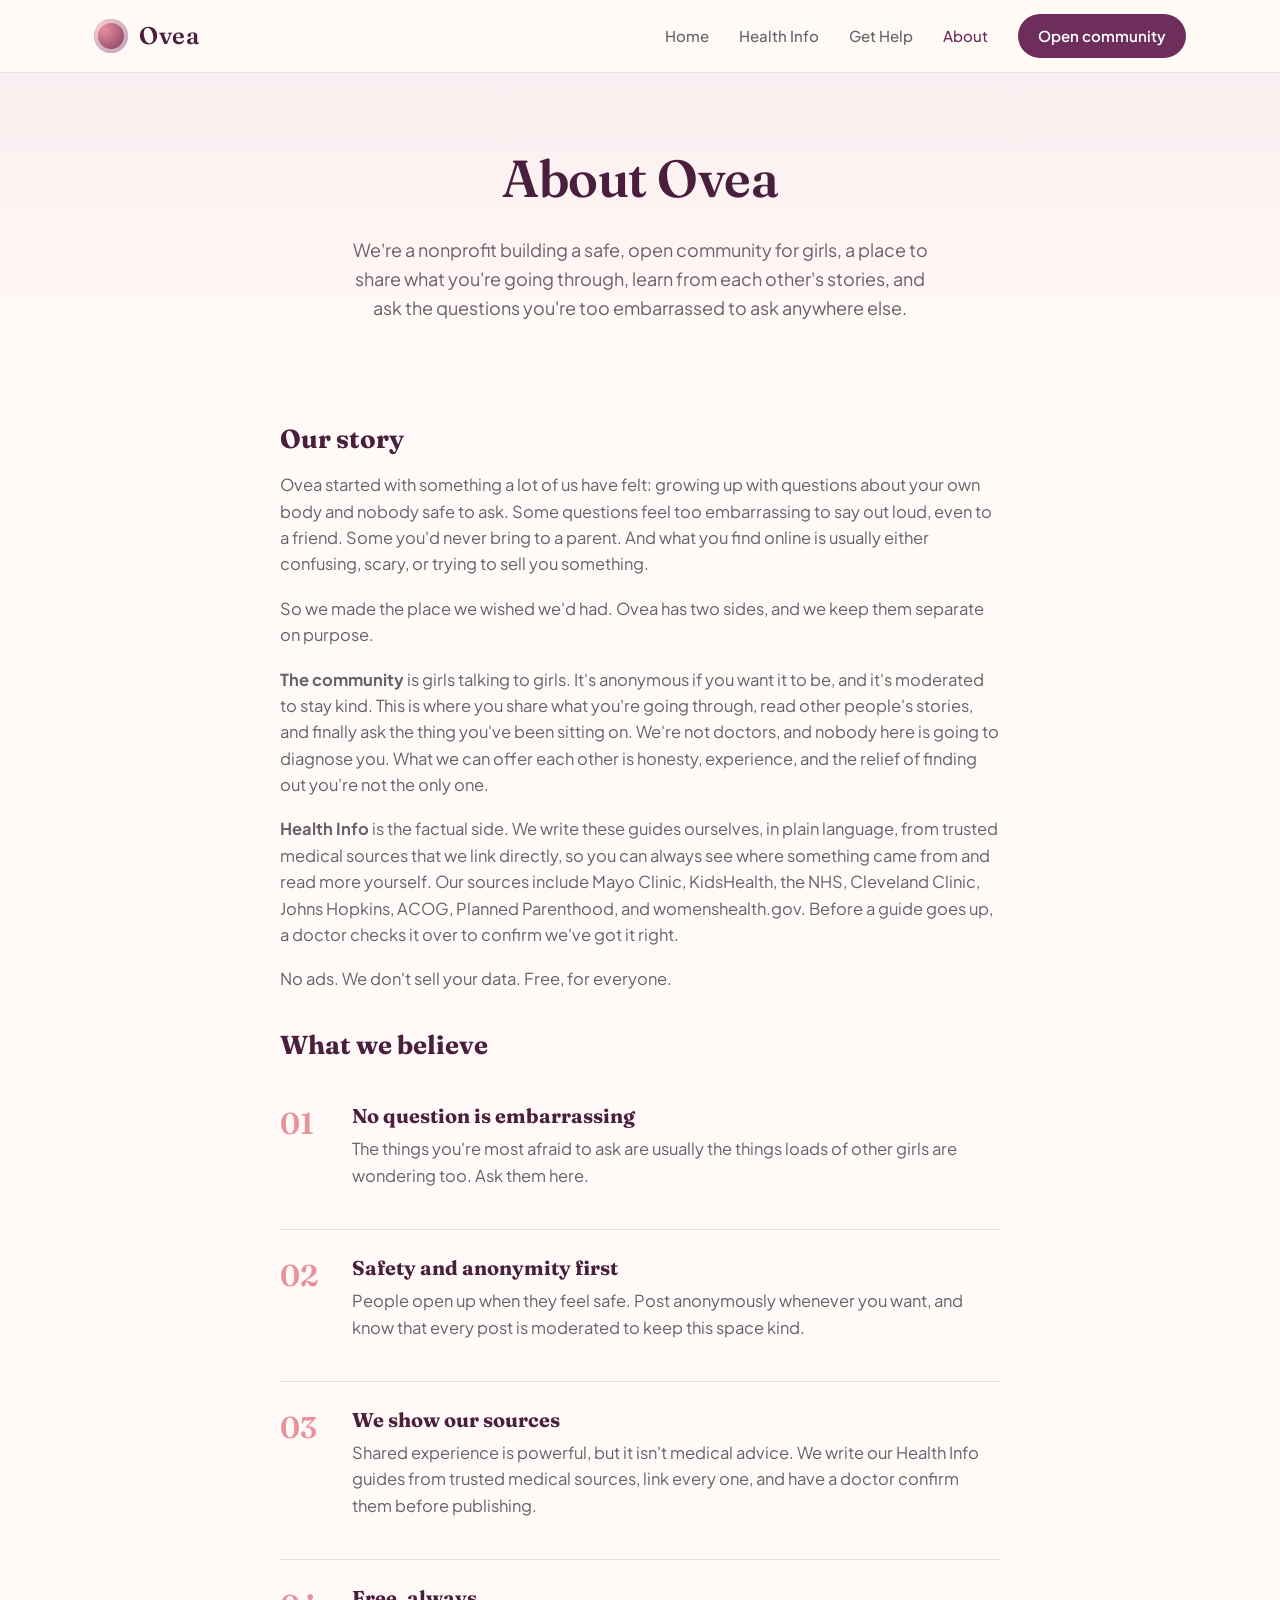
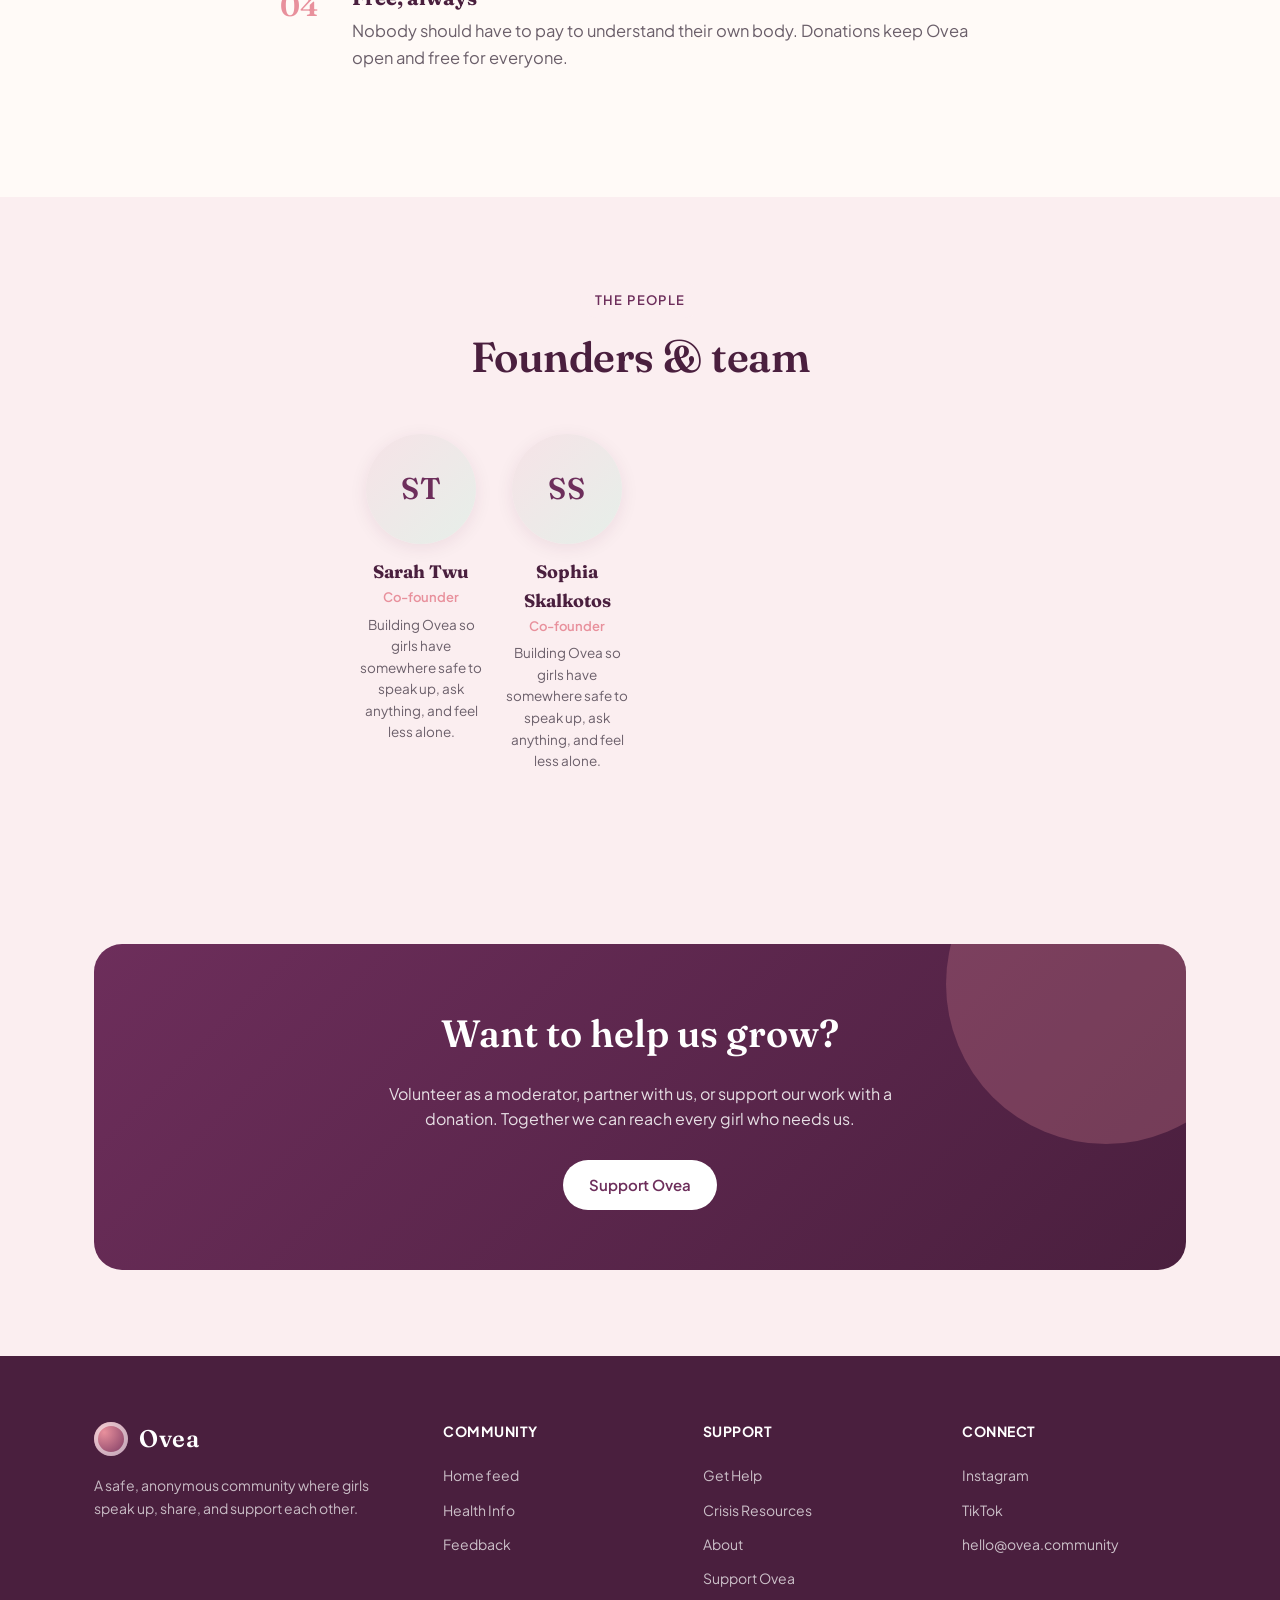
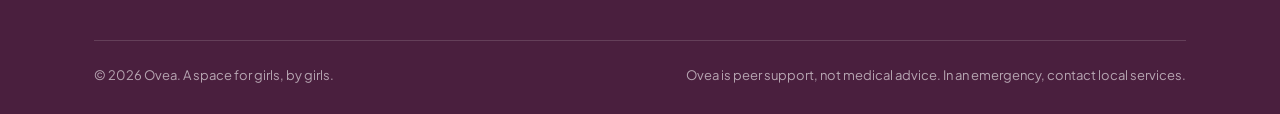
==== about.html @ bcef996a "Remove fabricated content; correct how Health Info is described None of the donate page's "partner c" ====
<!DOCTYPE html>
<html lang="en">
<head>
  <meta charset="UTF-8" />
  <meta name="viewport" content="width=device-width, initial-scale=1.0" />
  <title>About Us, Ovea</title>
  <meta name="description" content="Ovea is a safe, anonymous community where girls share experiences and ask the questions they're too embarrassed to ask anywhere else." />
  <link rel="preconnect" href="https://fonts.googleapis.com" />
  <link rel="preconnect" href="https://fonts.gstatic.com" crossorigin />
  <link href="https://fonts.googleapis.com/css2?family=Fraunces:ital,opsz,wght@0,9..144,400;0,9..144,600;1,9..144,400&family=Plus+Jakarta+Sans:wght@400;500;600;700&display=swap" rel="stylesheet" />
  <link rel="stylesheet" href="styles.css" />
  <link rel="icon" href="data:image/svg+xml,<svg xmlns='http://www.w3.org/2000/svg' viewBox='0 0 32 32'><circle cx='16' cy='16' r='14' fill='%236d2e5b'/></svg>" />
</head>
<body>
  <header class="site-header">
    <div class="wrap nav">
      <a class="brand" href="index.html"><span class="mark"></span><span class="name">Ovea</span></a>
      <nav class="nav-links" id="navLinks">
        <a href="index.html">Home</a>
        <a href="resources.html">Health Info</a>
        <a href="support.html">Get Help</a>
        <a href="about.html" class="active">About</a>
        <a href="index.html" class="nav-cta">Open community</a>
      </nav>
      <button class="nav-toggle" id="navToggle" aria-label="Menu">☰</button>
    </div>
  </header>

  <section class="page-hero">
    <div class="wrap reveal">
      <h1>About Ovea</h1>
      <p>We're a nonprofit building a safe, open community for girls, a place to share what you're going through, learn from each other's stories, and ask the questions you're too embarrassed to ask anywhere else.</p>
    </div>
  </section>

  <section class="section" style="padding-top:24px">
    <div class="wrap">
      <div class="prose reveal">
        <h2>Our story</h2>
        <p>Ovea started with something a lot of us have felt: growing up with questions about your own body and nobody safe to ask. Some questions feel too embarrassing to say out loud, even to a friend. Some you'd never bring to a parent. And what you find online is usually either confusing, scary, or trying to sell you something.</p>
        <p>So we made the place we wished we'd had. Ovea has two sides, and we keep them separate on purpose.</p>
        <p><b>The community</b> is girls talking to girls. It's anonymous if you want it to be, and it's moderated to stay kind. This is where you share what you're going through, read other people's stories, and finally ask the thing you've been sitting on. We're not doctors, and nobody here is going to diagnose you. What we can offer each other is honesty, experience, and the relief of finding out you're not the only one.</p>
        <p><b>Health Info</b> is the factual side. We write these guides ourselves, in plain language, from trusted medical sources that we link directly, so you can always see where something came from and read more yourself. Our sources include Mayo Clinic, KidsHealth, the NHS, Cleveland Clinic, Johns Hopkins, ACOG, Planned Parenthood, and womenshealth.gov. Before a guide goes up, a doctor checks it over to confirm we've got it right.</p>
        <p>No ads. We don't sell your data. Free, for everyone.</p>
        <h2>What we believe</h2>
      </div>

      <div class="prose reveal" style="margin-top:8px">
        <div class="value-row">
          <span class="num">01</span>
          <div><h3>No question is embarrassing</h3><p>The things you're most afraid to ask are usually the things loads of other girls are wondering too. Ask them here.</p></div>
        </div>
        <div class="value-row">
          <span class="num">02</span>
          <div><h3>Safety and anonymity first</h3><p>People open up when they feel safe. Post anonymously whenever you want, and know that every post is moderated to keep this space kind.</p></div>
        </div>
        <div class="value-row">
          <span class="num">03</span>
          <div><h3>We show our sources</h3><p>Shared experience is powerful, but it isn't medical advice. We write our Health Info guides from trusted medical sources, link every one, and have a doctor confirm them before publishing.</p></div>
        </div>
        <div class="value-row">
          <span class="num">04</span>
          <div><h3>Free, always</h3><p>Nobody should have to pay to understand their own body. Donations keep Ovea open and free for everyone.</p></div>
        </div>
      </div>
    </div>
  </section>

  <section class="section tinted">
    <div class="wrap">
      <div class="section-head reveal">
        <span class="eyebrow">The people</span>
        <h2>Founders &amp; team</h2>
      </div>
      <div class="team-grid" style="max-width:560px;margin:0 auto">
        <div class="member reveal"><div class="photo">ST</div><h3>Sarah Twu</h3><div class="role">Co-founder</div><p>Building Ovea so girls have somewhere safe to speak up, ask anything, and feel less alone.</p></div>
        <div class="member reveal"><div class="photo">SS</div><h3>Sophia Skalkotos</h3><div class="role">Co-founder</div><p>Building Ovea so girls have somewhere safe to speak up, ask anything, and feel less alone.</p></div>
      </div>
    </div>
  </section>

  <section class="section tinted">
    <div class="wrap">
      <div class="banner reveal">
        <h2>Want to help us grow?</h2>
        <p>Volunteer as a moderator, partner with us, or support our work with a donation. Together we can reach every girl who needs us.</p>
        <a href="donate.html" class="btn btn-primary">Support Ovea</a>
      </div>
    </div>
  </section>

  <div id="footer"></div>
  <script src="script.js"></script>
</body>
</html>
---- styles.css ----
/* ===== Ovea — Women's Health ===== */
:root {
  --plum: #6d2e5b;
  --plum-deep: #4a1f3e;
  --rose: #e8909c;
  --blush: #fbeef0;
  --blush-2: #f6e3e7;
  --cream: #fffaf7;
  --sage: #7fa292;
  --sage-soft: #e6efe9;
  --ink: #2c2230;
  --muted: #6b5f6a;
  --line: #ecdfe3;
  --white: #ffffff;
  --shadow: 0 12px 40px rgba(74, 31, 62, 0.10);
  --shadow-sm: 0 4px 18px rgba(74, 31, 62, 0.08);
  --radius: 18px;
  --radius-lg: 28px;
  --max: 1140px;
  --font: "Plus Jakarta Sans", "Segoe UI", system-ui, -apple-system, sans-serif;
  --serif: "Fraunces", Georgia, "Times New Roman", serif;
}

* { box-sizing: border-box; margin: 0; padding: 0; }
html { scroll-behavior: smooth; }
body {
  font-family: var(--font);
  color: var(--ink);
  background: var(--cream);
  line-height: 1.6;
  -webkit-font-smoothing: antialiased;
}
img { max-width: 100%; display: block; }
a { color: inherit; text-decoration: none; }

.wrap { width: 100%; max-width: var(--max); margin: 0 auto; padding: 0 24px; }

/* ===== Header ===== */
.site-header {
  position: sticky; top: 0; z-index: 50;
  background: rgba(255, 250, 247, 0.82);
  backdrop-filter: saturate(180%) blur(14px);
  border-bottom: 1px solid var(--line);
}
.nav {
  display: flex; align-items: center; justify-content: space-between;
  height: 72px;
}
.brand { display: flex; align-items: center; gap: 11px; font-family: var(--serif); }
.brand .mark {
  width: 34px; height: 34px; border-radius: 50%;
  background: radial-gradient(circle at 30% 30%, var(--rose), var(--plum));
  box-shadow: inset 0 0 0 4px rgba(255,255,255,0.55);
}
.brand .name { font-size: 24px; font-weight: 600; letter-spacing: 0.5px; color: var(--plum-deep); }
.nav-links { display: flex; align-items: center; gap: 30px; }
.nav-links a { font-size: 15px; font-weight: 500; color: var(--muted); transition: color .2s; }
.nav-links a:hover, .nav-links a.active { color: var(--plum); }
.nav-cta {
  background: var(--plum); color: var(--white) !important;
  padding: 10px 20px; border-radius: 999px; font-weight: 600 !important;
  transition: transform .2s, box-shadow .2s;
}
.nav-cta:hover { transform: translateY(-2px); box-shadow: var(--shadow-sm); }
.nav-toggle { display: none; background: none; border: 0; font-size: 26px; color: var(--plum); cursor: pointer; }

/* ===== Buttons ===== */
.btn {
  display: inline-flex; align-items: center; gap: 8px;
  padding: 13px 26px; border-radius: 999px; font-weight: 600; font-size: 15px;
  cursor: pointer; border: 0; transition: transform .2s, box-shadow .2s, background .2s;
}
.btn-primary { background: var(--plum); color: var(--white); }
.btn-primary:hover { transform: translateY(-2px); box-shadow: var(--shadow); }
.btn-ghost { background: var(--white); color: var(--plum); border: 1.5px solid var(--line); }
.btn-ghost:hover { border-color: var(--rose); color: var(--plum-deep); }

/* ===== Hero ===== */
.hero { position: relative; overflow: hidden; padding: 80px 0 90px; }
.hero::before {
  content: ""; position: absolute; inset: 0;
  background:
    radial-gradient(60% 60% at 85% 10%, var(--blush-2) 0%, transparent 60%),
    radial-gradient(50% 50% at 5% 90%, var(--sage-soft) 0%, transparent 55%);
  z-index: -1;
}
.hero-grid { display: grid; grid-template-columns: 1.05fr 0.95fr; gap: 56px; align-items: center; }
.eyebrow {
  display: inline-flex; align-items: center; gap: 8px;
  font-size: 13px; font-weight: 600; letter-spacing: 1.4px; text-transform: uppercase;
  color: var(--plum); background: var(--blush); padding: 7px 15px; border-radius: 999px; margin-bottom: 22px;
}
.hero h1 {
  font-family: var(--serif); font-weight: 600; font-size: clamp(38px, 5.4vw, 62px);
  line-height: 1.05; letter-spacing: -1px; color: var(--plum-deep); margin-bottom: 22px;
}
.hero h1 em { font-style: italic; color: var(--rose); }
.hero p.lead { font-size: 19px; color: var(--muted); max-width: 520px; margin-bottom: 32px; }
.hero-actions { display: flex; gap: 14px; flex-wrap: wrap; }
.hero-stats { display: flex; gap: 38px; margin-top: 46px; }
.hero-stats .stat strong { font-family: var(--serif); font-size: 30px; color: var(--plum); display: block; }
.hero-stats .stat span { font-size: 13px; color: var(--muted); }

.hero-visual {
  position: relative; aspect-ratio: 1/1.05; border-radius: var(--radius-lg);
  background: linear-gradient(150deg, var(--blush) 0%, var(--blush-2) 55%, var(--sage-soft) 100%);
  box-shadow: var(--shadow); overflow: hidden;
}
.hero-visual .orb {
  position: absolute; border-radius: 50%;
  background: radial-gradient(circle at 35% 30%, rgba(255,255,255,.7), rgba(232,144,156,.55));
}
.hero-visual .orb.a { width: 220px; height: 220px; top: 12%; left: 14%; }
.hero-visual .orb.b { width: 130px; height: 130px; bottom: 16%; right: 18%; background: radial-gradient(circle at 35% 30%, rgba(255,255,255,.7), rgba(127,162,146,.55)); }
.hero-card {
  position: absolute; left: 50%; top: 50%; transform: translate(-50%,-50%);
  background: rgba(255,255,255,0.9); backdrop-filter: blur(6px);
  padding: 22px 26px; border-radius: var(--radius); box-shadow: var(--shadow-sm);
  width: 80%; text-align: center;
}
.hero-card .ring {
  width: 92px; height: 92px; margin: 0 auto 14px; border-radius: 50%;
  background: conic-gradient(var(--plum) 0% 62%, var(--blush-2) 62% 100%);
  display: grid; place-items: center;
}
.hero-card .ring i { width: 64px; height: 64px; border-radius: 50%; background: var(--white); display: grid; place-items: center; font-style: normal; font-weight: 700; color: var(--plum); font-family: var(--serif); }
.hero-card h4 { font-size: 15px; color: var(--ink); }
.hero-card p { font-size: 13px; color: var(--muted); }

/* ===== Section bits ===== */
.section { padding: 86px 0; }
.section.tinted { background: var(--blush); }
.section.sage { background: var(--sage-soft); }
.section-head { text-align: center; max-width: 640px; margin: 0 auto 54px; }
.section-head .eyebrow { margin-bottom: 16px; }
.section-head h2 { font-family: var(--serif); font-weight: 600; font-size: clamp(28px, 3.6vw, 42px); color: var(--plum-deep); line-height: 1.1; letter-spacing: -0.5px; }
.section-head p { color: var(--muted); font-size: 17px; margin-top: 14px; }

/* ===== Pillars / cards ===== */
.grid-3 { display: grid; grid-template-columns: repeat(3, 1fr); gap: 26px; }
.grid-2 { display: grid; grid-template-columns: repeat(2, 1fr); gap: 26px; }
.card {
  background: var(--white); border: 1px solid var(--line); border-radius: var(--radius);
  padding: 30px; transition: transform .25s, box-shadow .25s; box-shadow: var(--shadow-sm);
}
.card:hover { transform: translateY(-6px); box-shadow: var(--shadow); }
.card .ico {
  width: 54px; height: 54px; border-radius: 14px; display: grid; place-items: center;
  font-size: 26px; margin-bottom: 18px; background: var(--blush);
}
.card.sage-ico .ico { background: var(--sage-soft); }
.card h3 { font-family: var(--serif); font-weight: 600; font-size: 21px; color: var(--plum-deep); margin-bottom: 8px; }
.card p { color: var(--muted); font-size: 15px; }
.card a.more { display: inline-block; margin-top: 16px; color: var(--plum); font-weight: 600; font-size: 14px; }
.card a.more:hover { color: var(--rose); }

/* ===== Topic / article tiles ===== */
.tile {
  border-radius: var(--radius); overflow: hidden; background: var(--white);
  border: 1px solid var(--line); box-shadow: var(--shadow-sm);
  transition: transform .25s, box-shadow .25s; display: flex; flex-direction: column;
}
.tile:hover { transform: translateY(-6px); box-shadow: var(--shadow); }
.tile .thumb { aspect-ratio: 16/10; background: linear-gradient(135deg, var(--blush), var(--blush-2)); position: relative; }
.tile .thumb.g1 { background: linear-gradient(135deg, #f7d9e0, #e8909c); }
.tile .thumb.g2 { background: linear-gradient(135deg, var(--sage-soft), var(--sage)); }
.tile .thumb.g3 { background: linear-gradient(135deg, #efe0f0, var(--plum)); }
.tile .thumb.g4 { background: linear-gradient(135deg, #fde7d6, #f0b27a); }
.tile .thumb.g5 { background: linear-gradient(135deg, #d9ecf7, #7fa9c2); }
.tile .thumb.g6 { background: linear-gradient(135deg, #f7d9e8, #c27fb0); }
.tile .thumb span { position: absolute; left: 16px; bottom: 16px; font-size: 40px; }
.tile .body { padding: 22px 22px 26px; flex: 1; display: flex; flex-direction: column; }
.tile .tag { font-size: 12px; font-weight: 700; letter-spacing: 0.8px; text-transform: uppercase; color: var(--rose); margin-bottom: 8px; }
.tile h3 { font-family: var(--serif); font-weight: 600; font-size: 20px; color: var(--plum-deep); margin-bottom: 8px; line-height: 1.2; }
.tile p { color: var(--muted); font-size: 14px; flex: 1; }
.tile .meta { margin-top: 16px; font-size: 13px; color: var(--muted); display: flex; justify-content: space-between; }

/* ===== Quote / banner ===== */
.banner {
  background: linear-gradient(135deg, var(--plum), var(--plum-deep));
  color: var(--white); border-radius: var(--radius-lg); padding: 60px;
  text-align: center; position: relative; overflow: hidden;
}
.banner::after { content: ""; position: absolute; width: 320px; height: 320px; border-radius: 50%; background: rgba(232,144,156,.25); top: -120px; right: -80px; }
.banner h2 { font-family: var(--serif); font-weight: 600; font-size: clamp(26px, 3.4vw, 38px); margin-bottom: 16px; position: relative; }
.banner p { color: rgba(255,255,255,.85); max-width: 560px; margin: 0 auto 28px; position: relative; }
.banner .btn-primary { background: var(--white); color: var(--plum); position: relative; }

/* ===== Tracker ===== */
.tracker-grid { display: grid; grid-template-columns: 1fr 1.1fr; gap: 40px; align-items: start; }
.panel { background: var(--white); border: 1px solid var(--line); border-radius: var(--radius-lg); padding: 32px; box-shadow: var(--shadow-sm); }
.panel h3 { font-family: var(--serif); font-weight: 600; font-size: 22px; color: var(--plum-deep); margin-bottom: 6px; }
.panel .hint { color: var(--muted); font-size: 14px; margin-bottom: 22px; }
.field { margin-bottom: 18px; }
.field label { display: block; font-size: 14px; font-weight: 600; color: var(--ink); margin-bottom: 7px; }
.field input, .field select {
  width: 100%; padding: 12px 14px; border: 1.5px solid var(--line); border-radius: 12px;
  font-family: var(--font); font-size: 15px; color: var(--ink); background: var(--cream);
  transition: border-color .2s;
}
.field input:focus, .field select:focus { outline: none; border-color: var(--rose); }

.cycle-ring-wrap { display: grid; place-items: center; padding: 10px 0 24px; }
#cycleRing { max-width: 280px; }
.legend { display: flex; flex-wrap: wrap; gap: 14px; justify-content: center; margin-top: 6px; }
.legend span { font-size: 13px; color: var(--muted); display: inline-flex; align-items: center; gap: 7px; }
.legend i { width: 12px; height: 12px; border-radius: 3px; display: inline-block; }
.result-rows { margin-top: 8px; }
.result-row { display: flex; justify-content: space-between; padding: 14px 0; border-bottom: 1px dashed var(--line); }
.result-row:last-child { border-bottom: 0; }
.result-row .k { color: var(--muted); font-size: 14px; }
.result-row .v { font-weight: 700; color: var(--plum); font-family: var(--serif); }
.disclaimer { font-size: 12.5px; color: var(--muted); background: var(--blush); border-radius: 12px; padding: 14px 16px; margin-top: 20px; }

/* ===== Page hero (subpages) ===== */
.page-hero { padding: 64px 0 40px; text-align: center; background: linear-gradient(180deg, var(--blush) 0%, transparent 100%); }
.page-hero h1 { font-family: var(--serif); font-weight: 600; font-size: clamp(34px, 4.6vw, 52px); color: var(--plum-deep); letter-spacing: -0.5px; }
.page-hero p { color: var(--muted); font-size: 18px; max-width: 600px; margin: 16px auto 0; }

/* ===== FAQ ===== */
.faq { max-width: 760px; margin: 0 auto; }
.faq details { background: var(--white); border: 1px solid var(--line); border-radius: 14px; padding: 4px 22px; margin-bottom: 14px; box-shadow: var(--shadow-sm); }
.faq summary { cursor: pointer; padding: 18px 0; font-weight: 600; color: var(--plum-deep); font-size: 16px; list-style: none; display: flex; justify-content: space-between; align-items: center; }
.faq summary::-webkit-details-marker { display: none; }
.faq summary::after { content: "+"; font-size: 24px; color: var(--rose); transition: transform .2s; }
.faq details[open] summary::after { transform: rotate(45deg); }
.faq details p { padding: 0 0 20px; color: var(--muted); font-size: 15px; }

/* ===== About values ===== */
.value-row { display: flex; gap: 18px; align-items: flex-start; padding: 22px 0; border-bottom: 1px solid var(--line); }
.value-row:last-child { border-bottom: 0; }
.value-row .num { font-family: var(--serif); font-size: 30px; color: var(--rose); font-weight: 600; min-width: 54px; }
.value-row h3 { font-family: var(--serif); font-size: 20px; color: var(--plum-deep); margin-bottom: 4px; }
.value-row p { color: var(--muted); font-size: 15px; }

/* ===== Newsletter ===== */
.news-form { display: flex; gap: 12px; max-width: 480px; margin: 26px auto 0; }
.news-form input { flex: 1; padding: 14px 18px; border-radius: 999px; border: 1.5px solid var(--line); font-size: 15px; font-family: var(--font); }
.news-form input:focus { outline: none; border-color: var(--rose); }
#newsMsg { text-align: center; margin-top: 14px; font-size: 14px; color: var(--sage); font-weight: 600; min-height: 20px; }

/* ===== Footer ===== */
.site-footer { background: var(--plum-deep); color: rgba(255,255,255,.8); padding: 64px 0 28px; }
.footer-grid { display: grid; grid-template-columns: 1.4fr 1fr 1fr 1fr; gap: 36px; }
.site-footer .brand .name { color: var(--white); }
.site-footer p.about { font-size: 14px; margin-top: 16px; max-width: 280px; color: rgba(255,255,255,.7); }
.footer-col h4 { color: var(--white); font-size: 14px; letter-spacing: 0.5px; text-transform: uppercase; margin-bottom: 16px; }
.footer-col a { display: block; font-size: 14px; padding: 6px 0; color: rgba(255,255,255,.72); transition: color .2s; }
.footer-col a:hover { color: var(--rose); }
.footer-bottom { border-top: 1px solid rgba(255,255,255,.14); margin-top: 44px; padding-top: 24px; display: flex; justify-content: space-between; font-size: 13px; color: rgba(255,255,255,.6); flex-wrap: wrap; gap: 10px; }

/* ===== Reveal animation ===== */
.reveal { opacity: 0; transform: translateY(24px); transition: opacity .7s ease, transform .7s ease; }
.reveal.in { opacity: 1; transform: none; }

/* ===== Responsive ===== */
@media (max-width: 900px) {
  .hero-grid, .tracker-grid { grid-template-columns: 1fr; }
  .hero-visual { max-width: 420px; margin: 0 auto; }
  .grid-3 { grid-template-columns: 1fr 1fr; }
  .footer-grid { grid-template-columns: 1fr 1fr; }
  .nav-links {
    position: absolute; top: 72px; left: 0; right: 0; flex-direction: column;
    background: var(--cream); padding: 18px 24px; gap: 18px; border-bottom: 1px solid var(--line);
    display: none;
  }
  .nav-links.open { display: flex; }
  .nav-toggle { display: block; }
}
@media (max-width: 560px) {
  .grid-3, .grid-2 { grid-template-columns: 1fr; }
  .hero-stats { gap: 22px; }
  .banner, .panel { padding: 32px 22px; }
  .news-form { flex-direction: column; }
  .footer-grid { grid-template-columns: 1fr; }
}

/* ============================================================
   Nonprofit components — Forum, Events, Support, Donate, Team
   ============================================================ */

/* Trust badges row */
.trust-row { display: flex; flex-wrap: wrap; gap: 14px; justify-content: center; margin-top: 30px; }
.trust-badge {
  display: inline-flex; align-items: center; gap: 9px; background: var(--white);
  border: 1px solid var(--line); padding: 11px 18px; border-radius: 999px;
  font-size: 14px; font-weight: 600; color: var(--plum-deep); box-shadow: var(--shadow-sm);
}
.trust-badge .e { font-size: 18px; }

/* Notice / safety banner */
.notice {
  display: flex; gap: 14px; align-items: flex-start; background: var(--sage-soft);
  border: 1px solid #cfe0d6; border-radius: 14px; padding: 16px 20px; margin: 0 auto 30px;
  max-width: 820px; font-size: 14.5px; color: #355044;
}
.notice .e { font-size: 22px; line-height: 1; }
.notice strong { color: var(--plum-deep); }
.notice.crisis { background: #fdeaec; border-color: #f3c9cf; color: #7a2330; }
.notice.crisis strong { color: #7a2330; }

/* Category chips */
.chips { display: flex; flex-wrap: wrap; gap: 10px; justify-content: center; margin-bottom: 36px; }
.chip {
  border: 1.5px solid var(--line); background: var(--white); color: var(--muted);
  padding: 9px 17px; border-radius: 999px; font-size: 14px; font-weight: 600;
  cursor: pointer; transition: all .2s; font-family: var(--font);
}
.chip:hover { border-color: var(--rose); color: var(--plum); }
.chip.active { background: var(--plum); color: var(--white); border-color: var(--plum); }

/* Forum layout */
.forum-grid { display: grid; grid-template-columns: 1fr 340px; gap: 36px; align-items: start; }
@media (max-width: 900px){ .forum-grid { grid-template-columns: 1fr; } }

.thread {
  background: var(--white); border: 1px solid var(--line); border-radius: 16px;
  padding: 22px 24px; margin-bottom: 16px; box-shadow: var(--shadow-sm);
  transition: transform .2s, box-shadow .2s;
}
.thread:hover { transform: translateY(-3px); box-shadow: var(--shadow); }
.thread-top { display: flex; align-items: center; gap: 10px; margin-bottom: 10px; flex-wrap: wrap; }
.cat-tag {
  font-size: 11.5px; font-weight: 700; letter-spacing: .6px; text-transform: uppercase;
  padding: 4px 11px; border-radius: 999px; background: var(--blush); color: var(--plum);
}
.cat-tag.mental { background: #efe0f0; color: #7a3b86; }
.cat-tag.menstrual { background: #fbe0e6; color: #b8456a; }
.cat-tag.pregnancy { background: #fdeada; color: #b9783a; }
.cat-tag.relationships { background: #f7dde7; color: #b5468f; }
.cat-tag.hygiene { background: #e2f0e9; color: #43785f; }
.cat-tag.general { background: #e2ecf5; color: #3f6c93; }
.thread .anon { font-size: 13px; color: var(--muted); display: inline-flex; align-items: center; gap: 6px; }
.thread .anon .av { width: 22px; height: 22px; border-radius: 50%; background: linear-gradient(135deg,var(--rose),var(--plum)); display: inline-block; }
.thread h3 { font-family: var(--serif); font-weight: 600; font-size: 18px; color: var(--plum-deep); margin-bottom: 7px; }
.thread p.excerpt { color: var(--muted); font-size: 14.5px; }
.thread-foot { display: flex; gap: 18px; margin-top: 14px; font-size: 13px; color: var(--muted); }
.thread-foot .badge-approved { color: var(--sage); font-weight: 600; display: inline-flex; gap: 5px; align-items: center; }
.thread.pending { border-style: dashed; border-color: var(--rose); background: #fffaf9; }
.thread .pending-flag { color: var(--rose); font-weight: 700; font-size: 12px; letter-spacing: .4px; }

/* Sidebar */
.aside-card { background: var(--white); border: 1px solid var(--line); border-radius: 16px; padding: 24px; box-shadow: var(--shadow-sm); margin-bottom: 20px; }
.aside-card h4 { font-family: var(--serif); font-size: 18px; color: var(--plum-deep); margin-bottom: 12px; }
.aside-card ul { list-style: none; }
.aside-card li { padding: 8px 0; font-size: 14px; color: var(--muted); border-bottom: 1px dashed var(--line); display: flex; gap: 9px; }
.aside-card li:last-child { border-bottom: 0; }
.aside-card li .e { color: var(--sage); }

/* Forms (post / feedback) */
.form-card { background: var(--white); border: 1px solid var(--line); border-radius: var(--radius-lg); padding: 32px; box-shadow: var(--shadow-sm); max-width: 720px; margin: 0 auto; }
.form-card h3 { font-family: var(--serif); font-size: 22px; color: var(--plum-deep); margin-bottom: 6px; }
.form-card .hint { color: var(--muted); font-size: 14px; margin-bottom: 22px; }
.field textarea {
  width: 100%; padding: 12px 14px; border: 1.5px solid var(--line); border-radius: 12px;
  font-family: var(--font); font-size: 15px; color: var(--ink); background: var(--cream);
  resize: vertical; min-height: 120px; transition: border-color .2s;
}
.field textarea:focus { outline: none; border-color: var(--rose); }
.checkbox-row { display: flex; gap: 10px; align-items: flex-start; font-size: 13.5px; color: var(--muted); margin-bottom: 18px; }
.checkbox-row input { margin-top: 3px; width: 16px; height: 16px; accent-color: var(--plum); }
.form-msg { margin-top: 16px; font-size: 14px; font-weight: 600; min-height: 20px; }
.form-msg.ok { color: var(--sage); }
.form-msg.err { color: #c0394b; }

/* Events */
.event { display: grid; grid-template-columns: 92px 1fr auto; gap: 22px; align-items: center; background: var(--white); border: 1px solid var(--line); border-radius: 16px; padding: 22px 24px; margin-bottom: 16px; box-shadow: var(--shadow-sm); transition: transform .2s, box-shadow .2s; }
.event:hover { transform: translateY(-3px); box-shadow: var(--shadow); }
.event .date { text-align: center; background: var(--blush); border-radius: 12px; padding: 12px 6px; }
.event .date .d { font-family: var(--serif); font-size: 26px; font-weight: 600; color: var(--plum); line-height: 1; }
.event .date .m { font-size: 12px; text-transform: uppercase; letter-spacing: 1px; color: var(--muted); }
.event .info h3 { font-family: var(--serif); font-size: 19px; color: var(--plum-deep); margin-bottom: 5px; }
.event .info p { font-size: 14px; color: var(--muted); }
.event .info .host { font-size: 13px; color: var(--plum); font-weight: 600; margin-top: 6px; }
@media (max-width: 700px){ .event { grid-template-columns: 72px 1fr; } .event .btn { grid-column: 1 / -1; justify-self: start; } }

/* Support resources */
.support-card { background: var(--white); border: 1px solid var(--line); border-radius: 16px; padding: 26px; box-shadow: var(--shadow-sm); border-left: 4px solid var(--rose); }
.support-card.urgent { border-left-color: #d6485b; }
.support-card h3 { font-family: var(--serif); font-size: 19px; color: var(--plum-deep); margin-bottom: 6px; }
.support-card p { color: var(--muted); font-size: 14.5px; margin-bottom: 12px; }
.support-card .line { font-size: 16px; font-weight: 700; color: var(--plum); }
.support-card .line a { color: var(--plum); }
.support-card .avail { font-size: 12.5px; color: var(--sage); font-weight: 600; margin-top: 4px; }

/* Donation tiers */
.tiers { display: grid; grid-template-columns: repeat(4, 1fr); gap: 18px; }
@media (max-width: 760px){ .tiers { grid-template-columns: 1fr 1fr; } }
.tier { background: var(--white); border: 2px solid var(--line); border-radius: 16px; padding: 24px 18px; text-align: center; cursor: pointer; transition: all .2s; }
.tier:hover, .tier.active { border-color: var(--plum); transform: translateY(-4px); box-shadow: var(--shadow); }
.tier .amt { font-family: var(--serif); font-size: 30px; font-weight: 600; color: var(--plum); }
.tier .impact { font-size: 13px; color: var(--muted); margin-top: 6px; }
.donate-box { max-width: 620px; margin: 0 auto; }

/* Team */
.team-grid { display: grid; grid-template-columns: repeat(4, 1fr); gap: 24px; }
@media (max-width: 860px){ .team-grid { grid-template-columns: 1fr 1fr; } }
.member { text-align: center; }
.member .photo { width: 110px; height: 110px; border-radius: 50%; margin: 0 auto 14px; background: linear-gradient(135deg, var(--blush-2), var(--sage-soft)); display: grid; place-items: center; font-family: var(--serif); font-weight: 600; font-size: 30px; color: var(--plum); letter-spacing: 1px; box-shadow: var(--shadow-sm); }
.member h3 { font-family: var(--serif); font-size: 18px; color: var(--plum-deep); }
.member .role { font-size: 13px; color: var(--rose); font-weight: 600; margin-bottom: 6px; }
.member p { font-size: 13.5px; color: var(--muted); }

/* Generic prose */
.prose { max-width: 720px; margin: 0 auto; }
.prose p { color: var(--muted); font-size: 16.5px; margin-bottom: 18px; }
.prose h2 { font-family: var(--serif); color: var(--plum-deep); font-size: 26px; margin: 32px 0 12px; }

/* ============================================================
   Simplification layer — calmer, more readable, less "designed"
   ============================================================ */

/* Calm, simple hero (replaces gradient-mesh hero on home) */
.hero-simple {
  background: var(--blush);
  border-bottom: 1px solid var(--line);
  padding: 64px 0 56px;
  text-align: center;
}
.hero-simple h1 {
  font-family: var(--serif); font-weight: 600;
  font-size: clamp(32px, 4.6vw, 48px); line-height: 1.12;
  color: var(--plum-deep); max-width: 760px; margin: 0 auto 18px;
}
.hero-simple p {
  font-size: 19px; color: var(--muted); max-width: 600px; margin: 0 auto 28px;
}
.hero-simple .hero-actions { justify-content: center; }

/* Big search-style prompt */
.find-bar {
  display: flex; gap: 10px; max-width: 560px; margin: 4px auto 0;
  background: var(--white); border: 1.5px solid var(--line); border-radius: 999px;
  padding: 7px 7px 7px 22px; box-shadow: var(--shadow-sm); align-items: center;
}
.find-bar input { flex: 1; border: 0; background: none; font-size: 16px; font-family: var(--font); color: var(--ink); }
.find-bar input:focus { outline: none; }

/* "What do you need" — plain, large tappable links */
.needs { display: grid; grid-template-columns: repeat(3, 1fr); gap: 14px; }
@media (max-width: 760px){ .needs { grid-template-columns: 1fr; } }
.need {
  display: flex; align-items: center; gap: 16px; background: var(--white);
  border: 1px solid var(--line); border-radius: 14px; padding: 20px 22px;
  transition: border-color .2s, transform .2s;
}
.need:hover { border-color: var(--rose); transform: translateY(-2px); }
.need .e { font-size: 30px; line-height: 1; }
.need b { display: block; font-size: 17px; color: var(--plum-deep); font-family: var(--serif); font-weight: 600; }
.need span { font-size: 14px; color: var(--muted); }

/* Plain-language answers (accordion, bigger & friendlier) */
.answers { max-width: 760px; margin: 0 auto; }
.answers .a-item {
  background: var(--white); border: 1px solid var(--line); border-radius: 14px;
  margin-bottom: 12px; overflow: hidden;
}
.answers summary {
  cursor: pointer; padding: 20px 22px; font-size: 18px; font-weight: 600;
  color: var(--plum-deep); list-style: none; display: flex; justify-content: space-between;
  align-items: center; gap: 14px;
}
.answers summary::-webkit-details-marker { display: none; }
.answers summary::after { content: "+"; font-size: 26px; color: var(--rose); font-weight: 400; }
.answers details[open] summary::after { content: "–"; }
.answers .a-body { padding: 0 22px 22px; }
.answers .a-body p { color: var(--ink); font-size: 16px; line-height: 1.7; margin-bottom: 12px; }
.answers .a-body a.read { color: var(--plum); font-weight: 600; font-size: 15px; }

/* Simple reassurance strip */
.simple-promise { display: flex; flex-wrap: wrap; gap: 28px; justify-content: center; padding: 6px 0; }
.simple-promise .p { display: flex; align-items: center; gap: 10px; font-size: 15px; color: var(--ink); font-weight: 500; }
.simple-promise .e { font-size: 20px; }

/* tighten section spacing for a less busy feel */
.section.compact { padding: 56px 0; }

/* Plain health-info list */
.res-group { font-family: var(--serif); font-weight: 600; font-size: 18px; color: var(--plum-deep); margin: 26px 0 10px; }
.res-group:first-child { margin-top: 0; }
.res-link {
  display: block; background: var(--white); border: 1px solid var(--line);
  border-radius: 12px; padding: 16px 18px; margin-bottom: 10px; transition: border-color .2s, transform .15s;
}
.res-link:hover { border-color: var(--rose); transform: translateX(3px); }
.res-link b { display: block; font-size: 16.5px; color: var(--ink); margin-bottom: 2px; }
.res-link span { font-size: 14.5px; color: var(--muted); }

/* ============================================================
   Community feed — Reddit-style layout for Ovea
   ============================================================ */
.app-shell {
  display: grid; grid-template-columns: 240px minmax(0,1fr) 300px;
  gap: 24px; width: 100%; max-width: none; margin: 0; padding: 20px 24px 40px;
  align-items: stretch;
  min-height: calc(100vh - 73px);
}
.app-shell .feed { width: 100%; }
@media (max-width: 1040px){ .app-shell { grid-template-columns: 220px minmax(0,1fr); } .right-rail { display: none; } }
@media (max-width: 760px){ .app-shell { grid-template-columns: 1fr; padding: 16px; } .left-rail { display: none; } }

.rail-sticky { position: sticky; top: 88px; }

/* Left rail — communities */
.rail-card { background: var(--white); border: 1px solid var(--line); border-radius: 14px; padding: 16px; margin-bottom: 16px; box-shadow: var(--shadow-sm); }
.rail-card h4 { font-size: 12px; letter-spacing: .8px; text-transform: uppercase; color: var(--muted); margin-bottom: 10px; padding: 0 6px; }
.c-item { display: flex; align-items: center; gap: 10px; width: 100%; text-align: left; background: none; border: 0; padding: 9px 10px; border-radius: 9px; cursor: pointer; font-family: var(--font); font-size: 14.5px; color: var(--ink); transition: background .15s; }
.c-item:hover { background: var(--blush); }
.c-item.active { background: var(--blush); color: var(--plum); font-weight: 600; }
.c-dot { width: 22px; height: 22px; border-radius: 50%; flex: 0 0 auto; background: linear-gradient(135deg, var(--rose), var(--plum)); }
.c-item .c-meta { display: block; }
.c-item .c-name { display: block; line-height: 1.2; }
.c-item .c-count { font-size: 11.5px; color: var(--muted); font-weight: 400; }

/* Feed header / sort */
.feed-head { display: flex; align-items: center; gap: 8px; background: var(--white); border: 1px solid var(--line); border-radius: 14px; padding: 8px; margin-bottom: 16px; box-shadow: var(--shadow-sm); flex-wrap: wrap; }
.feed-title { font-family: var(--serif); font-size: 18px; color: var(--plum-deep); padding: 0 10px; margin-right: auto; }
.sort-tab { background: none; border: 0; padding: 8px 14px; border-radius: 999px; cursor: pointer; font-family: var(--font); font-size: 14px; font-weight: 600; color: var(--muted); }
.sort-tab:hover { background: var(--blush); color: var(--plum); }
.sort-tab.active { background: var(--plum); color: var(--white); }

/* Composer prompt */
.composer { background: var(--white); border: 1px solid var(--line); border-radius: 14px; padding: 12px 14px; margin-bottom: 16px; box-shadow: var(--shadow-sm); }
.composer .prompt { display: flex; align-items: center; gap: 12px; }
.composer .avatar { width: 36px; height: 36px; border-radius: 50%; background: linear-gradient(135deg, var(--rose), var(--plum)); flex: 0 0 auto; }
.composer .prompt input { flex: 1; border: 1.5px solid var(--line); background: var(--cream); border-radius: 999px; padding: 11px 16px; font-family: var(--font); font-size: 14.5px; cursor: pointer; }
.composer-form { margin-top: 12px; display: none; }
.composer-form.open { display: block; }
.composer-form .row { display: flex; gap: 10px; margin-bottom: 10px; flex-wrap: wrap; }
.composer-form select, .composer-form input.title, .composer-form textarea {
  width: 100%; border: 1.5px solid var(--line); border-radius: 10px; padding: 11px 13px;
  font-family: var(--font); font-size: 14.5px; background: var(--cream); color: var(--ink);
}
.composer-form select { max-width: 240px; }
.composer-form textarea { min-height: 90px; resize: vertical; }
.composer-form :focus { outline: none; border-color: var(--rose); }
.composer-actions { display: flex; justify-content: space-between; align-items: center; gap: 10px; }
.composer-actions .note { font-size: 12.5px; color: var(--muted); }

/* Post card */
.post { display: grid; grid-template-columns: 44px 1fr; background: var(--white); border: 1px solid var(--line); border-radius: 14px; margin-bottom: 14px; box-shadow: var(--shadow-sm); overflow: hidden; transition: border-color .15s; }
.post:hover { border-color: #e3d2d8; }
.post.mine { border-left: 3px solid var(--rose); }
.vote-col { display: flex; flex-direction: column; align-items: center; gap: 2px; padding: 12px 0; background: #fdf7f8; }
.vote-btn { background: none; border: 0; cursor: pointer; font-size: 17px; line-height: 1; color: var(--muted); padding: 3px; border-radius: 6px; transition: color .15s, background .15s; }
.vote-btn:hover { background: var(--blush); }
.vote-btn.up.on { color: var(--rose); }
.vote-btn.down.on { color: #5b7fa8; }
.score { font-size: 13px; font-weight: 700; color: var(--ink); }
.post-main { padding: 12px 16px 12px 4px; min-width: 0; }
.post-meta { display: flex; align-items: center; gap: 8px; font-size: 12.5px; color: var(--muted); margin-bottom: 6px; flex-wrap: wrap; }
.post-meta .pill { font-weight: 700; color: var(--plum); cursor: pointer; }
.post-meta .pill:hover { text-decoration: underline; }
.post-meta .pending { color: var(--rose); font-weight: 700; }
.post-title { font-family: var(--serif); font-weight: 600; font-size: 18px; color: var(--plum-deep); line-height: 1.25; margin-bottom: 6px; cursor: pointer; }
.post-title:hover { color: var(--plum); }
.post-body { font-size: 14.5px; color: var(--ink); line-height: 1.6; white-space: pre-wrap; word-wrap: break-word; }
.post-actions { display: flex; gap: 6px; margin-top: 12px; }
.p-action { display: inline-flex; align-items: center; gap: 6px; background: none; border: 0; cursor: pointer; font-family: var(--font); font-size: 13px; font-weight: 600; color: var(--muted); padding: 6px 10px; border-radius: 8px; }
.p-action:hover { background: var(--blush); color: var(--plum); }

/* Comments */
.comments { margin-top: 12px; border-top: 1px solid var(--line); padding-top: 12px; display: none; }
.comments.open { display: block; }
.c-compose { display: flex; gap: 8px; margin-bottom: 14px; }
.c-compose textarea { flex: 1; border: 1.5px solid var(--line); border-radius: 10px; padding: 9px 12px; font-family: var(--font); font-size: 14px; background: var(--cream); min-height: 38px; resize: vertical; }
.c-compose textarea:focus { outline: none; border-color: var(--rose); }
.comment { padding: 9px 0 9px 12px; border-left: 2px solid var(--line); margin-bottom: 8px; }
.comment .c-by { font-size: 12.5px; color: var(--muted); margin-bottom: 3px; }
.comment .c-by b { color: var(--plum); font-weight: 600; }
.comment .c-text { font-size: 14px; color: var(--ink); line-height: 1.55; white-space: pre-wrap; }
.comment.mine { border-left-color: var(--rose); }

/* Right rail */
.right-rail .rail-card h3 { font-family: var(--serif); font-size: 17px; color: var(--plum-deep); margin-bottom: 8px; }
.right-rail .rail-card p { font-size: 13.5px; color: var(--muted); line-height: 1.55; margin-bottom: 8px; }
.rule { display: flex; gap: 10px; padding: 8px 0; border-bottom: 1px dashed var(--line); font-size: 13.5px; color: var(--ink); }
.rule:last-child { border-bottom: 0; }
.rule b { color: var(--plum-deep); }
.tag-cloud { display: flex; flex-wrap: wrap; gap: 7px; }
.tag-cloud .t { font-size: 12.5px; background: var(--blush); color: var(--plum); padding: 5px 11px; border-radius: 999px; cursor: pointer; }
.tag-cloud .t:hover { background: var(--blush-2); }

/* Header search + create */
.nav-search { flex: 1; max-width: 380px; margin: 0 22px; position: relative; }
.nav-search input { width: 100%; border: 1.5px solid var(--line); background: var(--white); border-radius: 999px; padding: 9px 16px; font-family: var(--font); font-size: 14px; }
.nav-search input:focus { outline: none; border-color: var(--rose); }
@media (max-width: 760px){ .nav-search { display: none; } }
.feed-empty { background: var(--white); border: 1px dashed var(--line); border-radius: 14px; padding: 40px 20px; text-align: center; color: var(--muted); }

/* small helper */
.safe-banner { background: var(--sage-soft); border: 1px solid #cfe0d6; border-radius: 12px; padding: 12px 16px; font-size: 13.5px; color: #355044; margin-bottom: 16px; }
.safe-banner b { color: var(--plum-deep); }

/* ============================================================
   Auth, account chip, modal, moderation, flags
   ============================================================ */
/* Account area in header */
.account-area { display: flex; align-items: center; gap: 12px; }
.account-chip { display: inline-flex; align-items: center; gap: 8px; background: var(--white); border: 1.5px solid var(--line); border-radius: 999px; padding: 5px 6px 5px 12px; font-size: 14px; font-weight: 600; color: var(--plum-deep); cursor: pointer; }
.account-chip .av { width: 26px; height: 26px; border-radius: 50%; background: linear-gradient(135deg, var(--rose), var(--plum)); color: #fff; display: grid; place-items: center; font-size: 12px; }
.account-menu { position: absolute; right: 0; top: 110%; background: var(--white); border: 1px solid var(--line); border-radius: 12px; box-shadow: var(--shadow); padding: 8px; min-width: 190px; display: none; z-index: 60; }
.account-menu.open { display: block; }
.account-menu a, .account-menu button { display: block; width: 100%; text-align: left; background: none; border: 0; padding: 10px 12px; border-radius: 8px; font-family: var(--font); font-size: 14px; color: var(--ink); cursor: pointer; }
.account-menu a:hover, .account-menu button:hover { background: var(--blush); color: var(--plum); }
.account-menu .who { font-size: 12px; color: var(--muted); padding: 6px 12px 10px; border-bottom: 1px solid var(--line); margin-bottom: 6px; word-break: break-all; }
.acct-wrap { position: relative; }

/* Sign-in modal */
.modal-overlay { position: fixed; inset: 0; background: rgba(44,34,48,.5); backdrop-filter: blur(3px); display: none; align-items: center; justify-content: center; z-index: 100; padding: 20px; }
.modal-overlay.open { display: flex; }
.auth-box { background: var(--white); border-radius: 22px; padding: 36px 32px; max-width: 400px; width: 100%; box-shadow: var(--shadow); text-align: center; position: relative; }
.auth-box .close { position: absolute; top: 16px; right: 18px; background: none; border: 0; font-size: 24px; color: var(--muted); cursor: pointer; line-height: 1; }
.auth-box .mark-lg { width: 48px; height: 48px; border-radius: 50%; margin: 0 auto 14px; background: radial-gradient(circle at 30% 30%, var(--rose), var(--plum)); }
.auth-box h2 { font-family: var(--serif); font-size: 24px; color: var(--plum-deep); margin-bottom: 6px; }
.auth-box p.sub { color: var(--muted); font-size: 14.5px; margin-bottom: 22px; }
.auth-btn { display: flex; align-items: center; justify-content: center; gap: 10px; width: 100%; padding: 13px; border-radius: 12px; border: 1.5px solid var(--line); background: var(--white); font-family: var(--font); font-size: 15px; font-weight: 600; color: var(--ink); cursor: pointer; margin-bottom: 12px; transition: border-color .15s, background .15s; }
.auth-btn:hover { border-color: var(--rose); background: var(--cream); }
.auth-btn .g { width: 18px; height: 18px; }
.auth-divider { display: flex; align-items: center; gap: 12px; color: var(--muted); font-size: 12.5px; margin: 14px 0; }
.auth-divider::before, .auth-divider::after { content: ""; flex: 1; height: 1px; background: var(--line); }
.auth-email { display: flex; flex-direction: column; gap: 10px; }
.auth-email input { padding: 12px 14px; border: 1.5px solid var(--line); border-radius: 12px; font-family: var(--font); font-size: 15px; background: var(--cream); }
.auth-email input:focus { outline: none; border-color: var(--rose); }
.auth-msg { font-size: 13.5px; margin-top: 10px; min-height: 18px; }
.auth-msg.ok { color: var(--sage); font-weight: 600; }
.auth-msg.err { color: #c0394b; font-weight: 600; }
.auth-fine { font-size: 11.5px; color: var(--muted); margin-top: 16px; line-height: 1.5; }

/* config / state banners */
.config-banner { background: #fff4e0; border: 1px solid #f0d9a8; color: #7a5a1e; border-radius: 12px; padding: 14px 18px; margin-bottom: 16px; font-size: 13.5px; }
.config-banner b { color: #5c4310; }
.config-banner code { background: rgba(0,0,0,.06); padding: 1px 6px; border-radius: 5px; font-size: 12.5px; }

/* flagged markers (visible to author/admin only) */
.post .flag-note, .comment .flag-note { font-size: 12px; font-weight: 700; color: #c0394b; background: #fdecee; border-radius: 6px; padding: 2px 8px; display: inline-block; }

/* Moderation page */
.mod-wrap { max-width: 900px; margin: 0 auto; padding: 24px; }
.mod-head { display: flex; align-items: center; justify-content: space-between; gap: 16px; flex-wrap: wrap; margin-bottom: 18px; }
.mod-tabs { display: flex; gap: 8px; }
.mod-item { background: var(--white); border: 1px solid var(--line); border-left: 4px solid #d6485b; border-radius: 12px; padding: 18px 20px; margin-bottom: 14px; box-shadow: var(--shadow-sm); }
.mod-item .m-meta { font-size: 12.5px; color: var(--muted); margin-bottom: 6px; display: flex; gap: 10px; flex-wrap: wrap; }
.mod-item .m-reason { color: #c0394b; font-weight: 700; }
.mod-item h3 { font-family: var(--serif); font-size: 18px; color: var(--plum-deep); margin-bottom: 4px; }
.mod-item .m-body { font-size: 14.5px; color: var(--ink); white-space: pre-wrap; margin-bottom: 14px; }
.mod-item .m-actions { display: flex; gap: 10px; }
.btn-approve { background: var(--sage); color: #fff; }
.btn-delete { background: #d6485b; color: #fff; }
.mod-gate { max-width: 460px; margin: 80px auto; text-align: center; }
.mod-empty { text-align: center; color: var(--muted); padding: 40px; background: var(--white); border: 1px dashed var(--line); border-radius: 14px; }

/* ============================================================
   Health Info — expandable topics, infographics, sources
   ============================================================ */
.res-item { background: var(--white); border: 1px solid var(--line); border-radius: 12px; margin-bottom: 10px; overflow: hidden; }
.res-item > summary { list-style: none; cursor: pointer; padding: 16px 18px; display: flex; flex-direction: column; gap: 2px; }
.res-item > summary::-webkit-details-marker { display: none; }
.res-item > summary b { font-size: 16.5px; color: var(--ink); }
.res-item > summary span { font-size: 14px; color: var(--muted); }
.res-item[open] > summary { border-bottom: 1px solid var(--line); background: var(--blush); }
.res-item[open] > summary b { color: var(--plum-deep); }
.res-content { padding: 18px; }
.res-content p { font-size: 15px; color: var(--ink); line-height: 1.65; margin-bottom: 12px; }
.res-content p:last-child { margin-bottom: 0; }

/* Trusted sources */
.sources { margin-top: 16px; padding-top: 14px; border-top: 1px dashed var(--line); }
.sources h5 { font-size: 12px; letter-spacing: .6px; text-transform: uppercase; color: var(--sage); margin-bottom: 8px; }
.sources a { display: inline-block; font-size: 13.5px; color: var(--plum); font-weight: 600; margin: 0 14px 6px 0; }
.sources a:hover { color: var(--rose); }
.sources a::after { content: " ›"; }

/* Infographic: simple card */
.ig { background: var(--cream); border: 1px solid var(--line); border-radius: 12px; padding: 16px; margin: 4px 0 14px; }
.ig-title { font-size: 12.5px; font-weight: 700; letter-spacing: .5px; text-transform: uppercase; color: var(--plum); margin-bottom: 12px; }

/* Infographic: cycle bar */
.cyclebar { display: flex; height: 30px; border-radius: 8px; overflow: hidden; font-size: 11px; font-weight: 700; color: #fff; }
.cyclebar div { display: flex; align-items: center; justify-content: center; text-align: center; padding: 0 4px; }
.cb-period { background: var(--rose); }
.cb-follicular { background: #c9a4c4; }
.cb-ovulation { background: var(--sage); }
.cb-luteal { background: #b88aa8; }
.cyclebar-key { display: flex; flex-wrap: wrap; gap: 12px; margin-top: 10px; font-size: 12.5px; color: var(--muted); }
.cyclebar-key i { display: inline-block; width: 11px; height: 11px; border-radius: 3px; margin-right: 5px; vertical-align: middle; }

/* Infographic: comparison table */
.ig-table { width: 100%; border-collapse: collapse; font-size: 13.5px; }
.ig-table th, .ig-table td { text-align: left; padding: 9px 10px; border-bottom: 1px solid var(--line); }
.ig-table th { color: var(--plum-deep); font-size: 12.5px; }
.ig-table td:first-child { font-weight: 600; color: var(--ink); }
.ig-table tr:last-child td { border-bottom: 0; }

/* Infographic: checklist */
.ig-check { list-style: none; }
.ig-check li { display: flex; gap: 10px; padding: 6px 0; font-size: 14px; color: var(--ink); }
.ig-check li::before { content: "✓"; color: var(--sage); font-weight: 700; flex: 0 0 auto; }
.ig-check.warn li::before { content: "!"; color: #c0394b; background: #fdecee; width: 18px; height: 18px; border-radius: 50%; display: grid; place-items: center; font-size: 12px; }

/* Crisis mini-card inside content */
.ig-crisis { background: #fdeaec; border: 1px solid #f3c9cf; border-radius: 12px; padding: 14px 16px; margin: 4px 0 14px; }
.ig-crisis b { color: #7a2330; }
.ig-crisis .line { font-size: 15px; font-weight: 700; color: #7a2330; margin-top: 4px; }

/* Infographic: numbered steps */
.ig-steps { counter-reset: s; list-style: none; }
.ig-steps li { counter-increment: s; display: flex; gap: 12px; padding: 7px 0; font-size: 14px; color: var(--ink); align-items: flex-start; }
.ig-steps li::before { content: counter(s); flex: 0 0 auto; width: 22px; height: 22px; border-radius: 50%; background: var(--plum); color: #fff; font-size: 12px; font-weight: 700; display: grid; place-items: center; }

/* Cycle phase breakdown */
.phase { border-left: 4px solid var(--line); padding: 2px 0 2px 14px; margin-bottom: 14px; }
.phase.p1 { border-left-color: var(--rose); }
.phase.p2 { border-left-color: #c9a4c4; }
.phase.p3 { border-left-color: var(--sage); }
.phase.p4 { border-left-color: #b88aa8; }
.phase b { display: block; color: var(--plum-deep); font-size: 15.5px; }
.phase .when { font-size: 12px; color: var(--sage); font-weight: 700; text-transform: uppercase; letter-spacing: .4px; }
.phase p { margin: 5px 0 0 !important; font-size: 14.5px; color: var(--ink); line-height: 1.6; }

/* Welcome / rules popup */
.welcome-box { max-width: 440px; text-align: left; }
.welcome-box .mark-lg, .welcome-box h2, .welcome-box .sub { text-align: center; }
.welcome-box h2, .welcome-box .sub { margin-left: auto; margin-right: auto; }
.welcome-rules { background: var(--blush); border-radius: 14px; padding: 16px 18px; margin: 18px 0 20px; }
.welcome-rules .rule { padding: 8px 0; border-bottom: 1px dashed var(--line); font-size: 14px; color: var(--ink); }
.welcome-rules .rule:last-child { border-bottom: 0; }
.welcome-rules .rule b { color: var(--plum-deep); }

/* Small floating "community rules" button */
.rules-fab {
  position: fixed; right: 20px; bottom: 20px; z-index: 40;
  width: 42px; height: 42px; border-radius: 50%;
  background: var(--white); border: 1.5px solid var(--line);
  color: var(--plum); font-family: var(--serif); font-size: 20px; font-weight: 700;
  cursor: pointer; box-shadow: var(--shadow-sm); display: grid; place-items: center;
  transition: border-color .2s, transform .2s;
}
.rules-fab:hover { border-color: var(--rose); transform: translateY(-2px); }
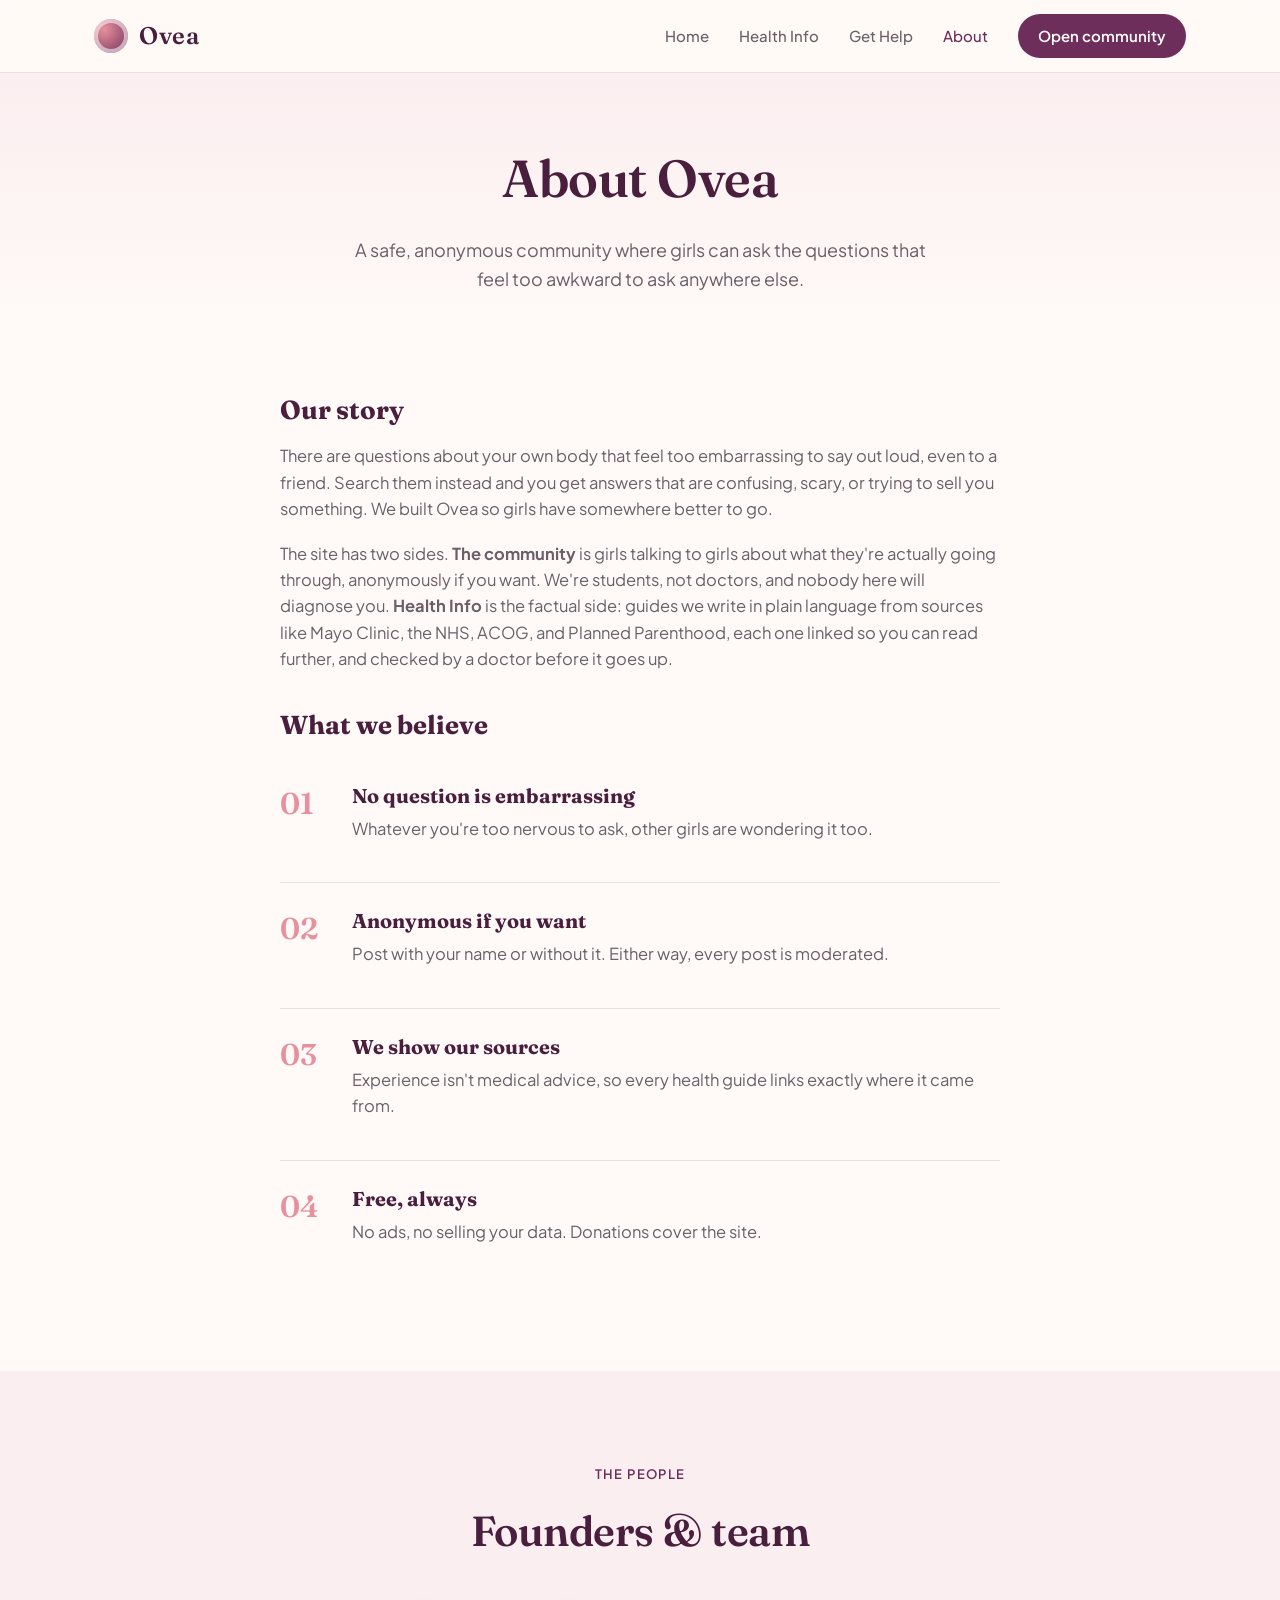
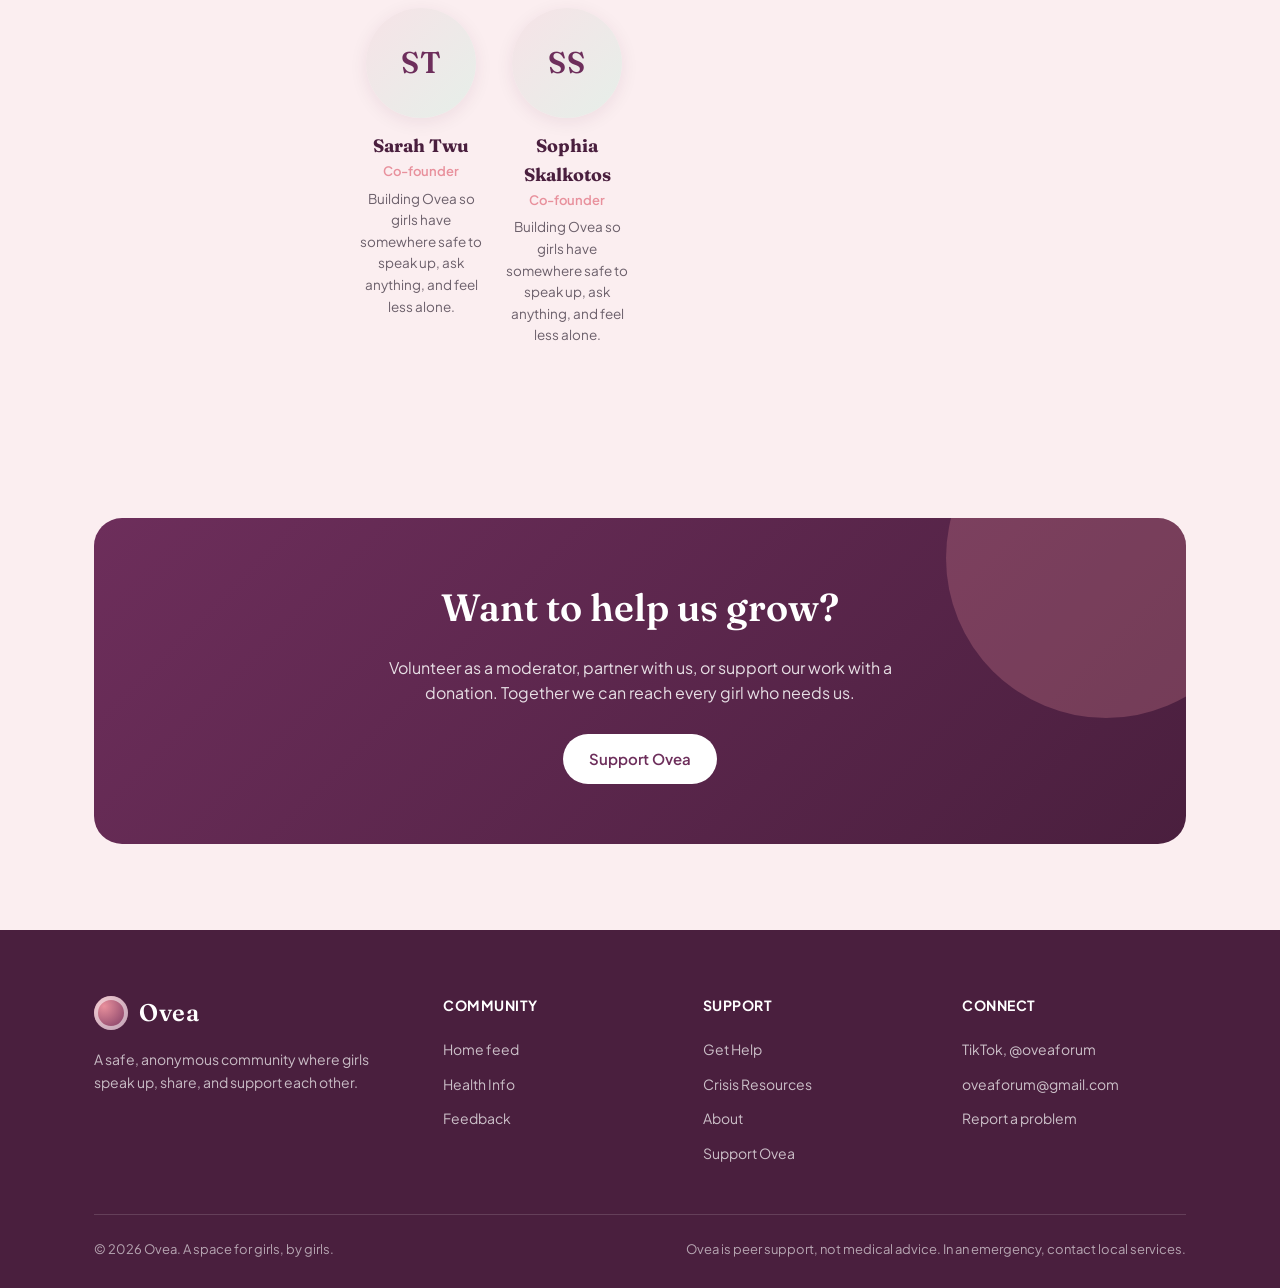
==== commit 274d367e: "Tighten About and the community rules The values section was restating Our Story almost line for lin" ====
--- a/about.html
+++ b/about.html
@@ -29,7 +29,7 @@
   <section class="page-hero">
     <div class="wrap reveal">
       <h1>About Ovea</h1>
-      <p>We're a nonprofit building a safe, open community for girls, a place to share what you're going through, learn from each other's stories, and ask the questions you're too embarrassed to ask anywhere else.</p>
+      <p>A safe, anonymous community where girls can ask the questions that feel too awkward to ask anywhere else.</p>
     </div>
   </section>
 
@@ -37,30 +37,27 @@
     <div class="wrap">
       <div class="prose reveal">
         <h2>Our story</h2>
-        <p>Ovea started with something a lot of us have felt: growing up with questions about your own body and nobody safe to ask. Some questions feel too embarrassing to say out loud, even to a friend. Some you'd never bring to a parent. And what you find online is usually either confusing, scary, or trying to sell you something.</p>
-        <p>So we made the place we wished we'd had. Ovea has two sides, and we keep them separate on purpose.</p>
-        <p><b>The community</b> is girls talking to girls. It's anonymous if you want it to be, and it's moderated to stay kind. This is where you share what you're going through, read other people's stories, and finally ask the thing you've been sitting on. We're not doctors, and nobody here is going to diagnose you. What we can offer each other is honesty, experience, and the relief of finding out you're not the only one.</p>
-        <p><b>Health Info</b> is the factual side. We write these guides ourselves, in plain language, from trusted medical sources that we link directly, so you can always see where something came from and read more yourself. Our sources include Mayo Clinic, KidsHealth, the NHS, Cleveland Clinic, Johns Hopkins, ACOG, Planned Parenthood, and womenshealth.gov. Before a guide goes up, a doctor checks it over to confirm we've got it right.</p>
-        <p>No ads. We don't sell your data. Free, for everyone.</p>
+        <p>There are questions about your own body that feel too embarrassing to say out loud, even to a friend. Search them instead and you get answers that are confusing, scary, or trying to sell you something. We built Ovea so girls have somewhere better to go.</p>
+        <p>The site has two sides. <b>The community</b> is girls talking to girls about what they're actually going through, anonymously if you want. We're students, not doctors, and nobody here will diagnose you. <b>Health Info</b> is the factual side: guides we write in plain language from sources like Mayo Clinic, the NHS, ACOG, and Planned Parenthood, each one linked so you can read further, and checked by a doctor before it goes up.</p>
         <h2>What we believe</h2>
       </div>
 
       <div class="prose reveal" style="margin-top:8px">
         <div class="value-row">
           <span class="num">01</span>
-          <div><h3>No question is embarrassing</h3><p>The things you're most afraid to ask are usually the things loads of other girls are wondering too. Ask them here.</p></div>
+          <div><h3>No question is embarrassing</h3><p>Whatever you're too nervous to ask, other girls are wondering it too.</p></div>
         </div>
         <div class="value-row">
           <span class="num">02</span>
-          <div><h3>Safety and anonymity first</h3><p>People open up when they feel safe. Post anonymously whenever you want, and know that every post is moderated to keep this space kind.</p></div>
+          <div><h3>Anonymous if you want</h3><p>Post with your name or without it. Either way, every post is moderated.</p></div>
         </div>
         <div class="value-row">
           <span class="num">03</span>
-          <div><h3>We show our sources</h3><p>Shared experience is powerful, but it isn't medical advice. We write our Health Info guides from trusted medical sources, link every one, and have a doctor confirm them before publishing.</p></div>
+          <div><h3>We show our sources</h3><p>Experience isn't medical advice, so every health guide links exactly where it came from.</p></div>
         </div>
         <div class="value-row">
           <span class="num">04</span>
-          <div><h3>Free, always</h3><p>Nobody should have to pay to understand their own body. Donations keep Ovea open and free for everyone.</p></div>
+          <div><h3>Free, always</h3><p>No ads, no selling your data. Donations cover the site.</p></div>
         </div>
       </div>
     </div>
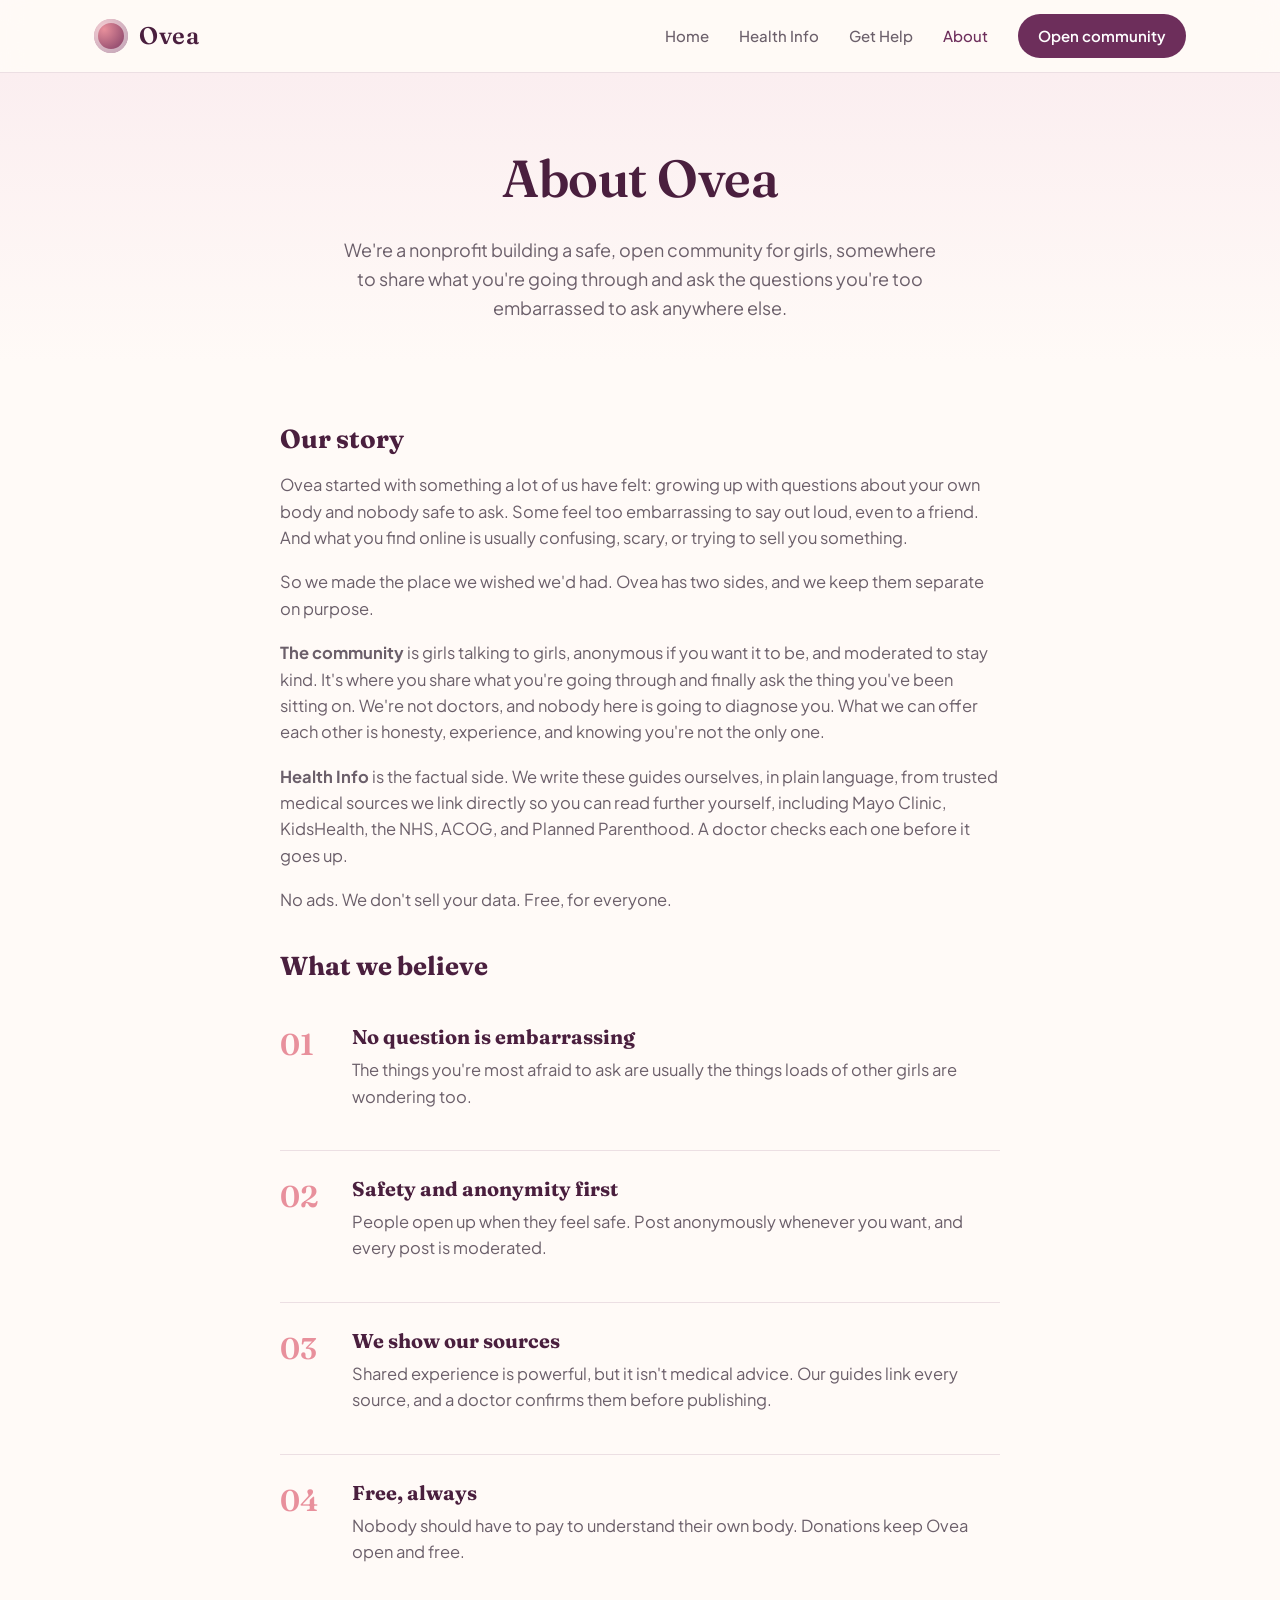
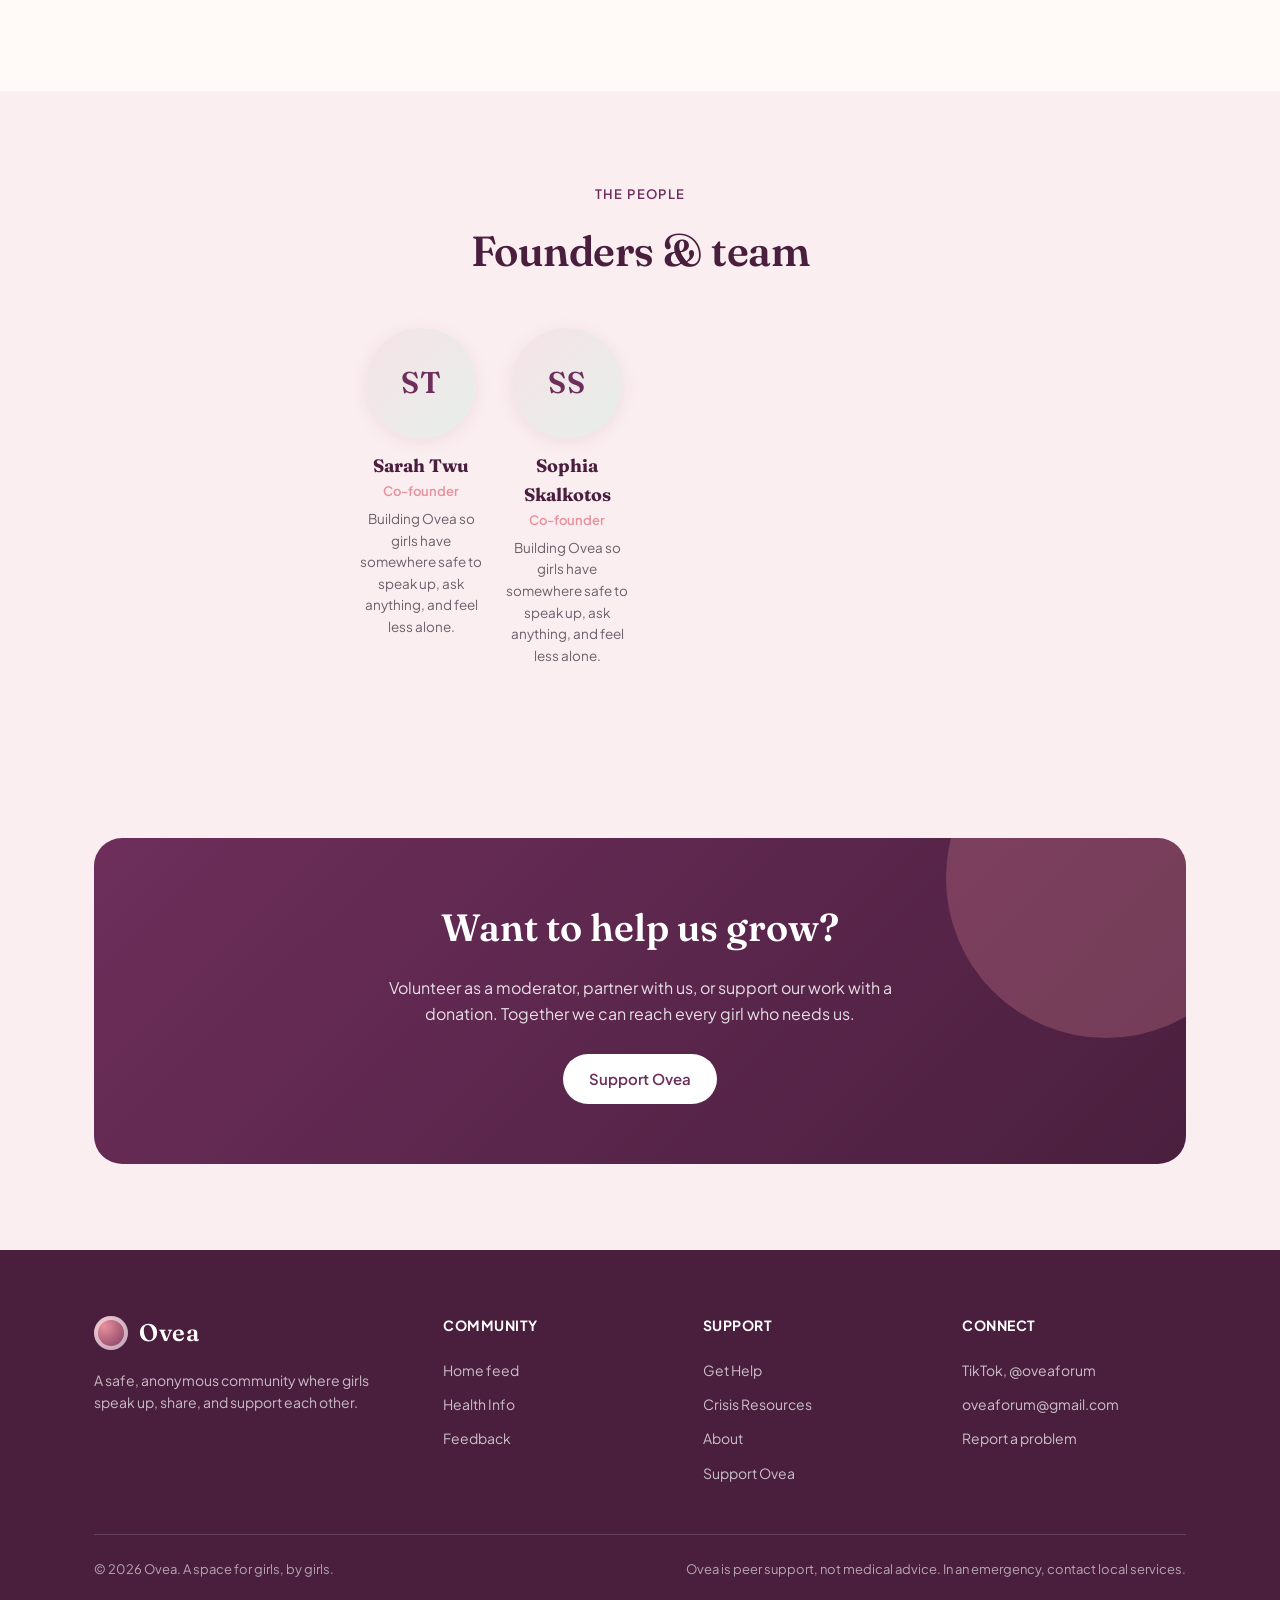
==== commit 5246b4b7: "About: restore the warmer voice, keep it trimmed The previous pass cut too far and made the copy rea" ====
--- a/about.html
+++ b/about.html
@@ -29,7 +29,7 @@
   <section class="page-hero">
     <div class="wrap reveal">
       <h1>About Ovea</h1>
-      <p>A safe, anonymous community where girls can ask the questions that feel too awkward to ask anywhere else.</p>
+      <p>We're a nonprofit building a safe, open community for girls, somewhere to share what you're going through and ask the questions you're too embarrassed to ask anywhere else.</p>
     </div>
   </section>
 
@@ -37,27 +37,30 @@
     <div class="wrap">
       <div class="prose reveal">
         <h2>Our story</h2>
-        <p>There are questions about your own body that feel too embarrassing to say out loud, even to a friend. Search them instead and you get answers that are confusing, scary, or trying to sell you something. We built Ovea so girls have somewhere better to go.</p>
-        <p>The site has two sides. <b>The community</b> is girls talking to girls about what they're actually going through, anonymously if you want. We're students, not doctors, and nobody here will diagnose you. <b>Health Info</b> is the factual side: guides we write in plain language from sources like Mayo Clinic, the NHS, ACOG, and Planned Parenthood, each one linked so you can read further, and checked by a doctor before it goes up.</p>
+        <p>Ovea started with something a lot of us have felt: growing up with questions about your own body and nobody safe to ask. Some feel too embarrassing to say out loud, even to a friend. And what you find online is usually confusing, scary, or trying to sell you something.</p>
+        <p>So we made the place we wished we'd had. Ovea has two sides, and we keep them separate on purpose.</p>
+        <p><b>The community</b> is girls talking to girls, anonymous if you want it to be, and moderated to stay kind. It's where you share what you're going through and finally ask the thing you've been sitting on. We're not doctors, and nobody here is going to diagnose you. What we can offer each other is honesty, experience, and knowing you're not the only one.</p>
+        <p><b>Health Info</b> is the factual side. We write these guides ourselves, in plain language, from trusted medical sources we link directly so you can read further yourself, including Mayo Clinic, KidsHealth, the NHS, ACOG, and Planned Parenthood. A doctor checks each one before it goes up.</p>
+        <p>No ads. We don't sell your data. Free, for everyone.</p>
         <h2>What we believe</h2>
       </div>
 
       <div class="prose reveal" style="margin-top:8px">
         <div class="value-row">
           <span class="num">01</span>
-          <div><h3>No question is embarrassing</h3><p>Whatever you're too nervous to ask, other girls are wondering it too.</p></div>
+          <div><h3>No question is embarrassing</h3><p>The things you're most afraid to ask are usually the things loads of other girls are wondering too.</p></div>
         </div>
         <div class="value-row">
           <span class="num">02</span>
-          <div><h3>Anonymous if you want</h3><p>Post with your name or without it. Either way, every post is moderated.</p></div>
+          <div><h3>Safety and anonymity first</h3><p>People open up when they feel safe. Post anonymously whenever you want, and every post is moderated.</p></div>
         </div>
         <div class="value-row">
           <span class="num">03</span>
-          <div><h3>We show our sources</h3><p>Experience isn't medical advice, so every health guide links exactly where it came from.</p></div>
+          <div><h3>We show our sources</h3><p>Shared experience is powerful, but it isn't medical advice. Our guides link every source, and a doctor confirms them before publishing.</p></div>
         </div>
         <div class="value-row">
           <span class="num">04</span>
-          <div><h3>Free, always</h3><p>No ads, no selling your data. Donations cover the site.</p></div>
+          <div><h3>Free, always</h3><p>Nobody should have to pay to understand their own body. Donations keep Ovea open and free.</p></div>
         </div>
       </div>
     </div>
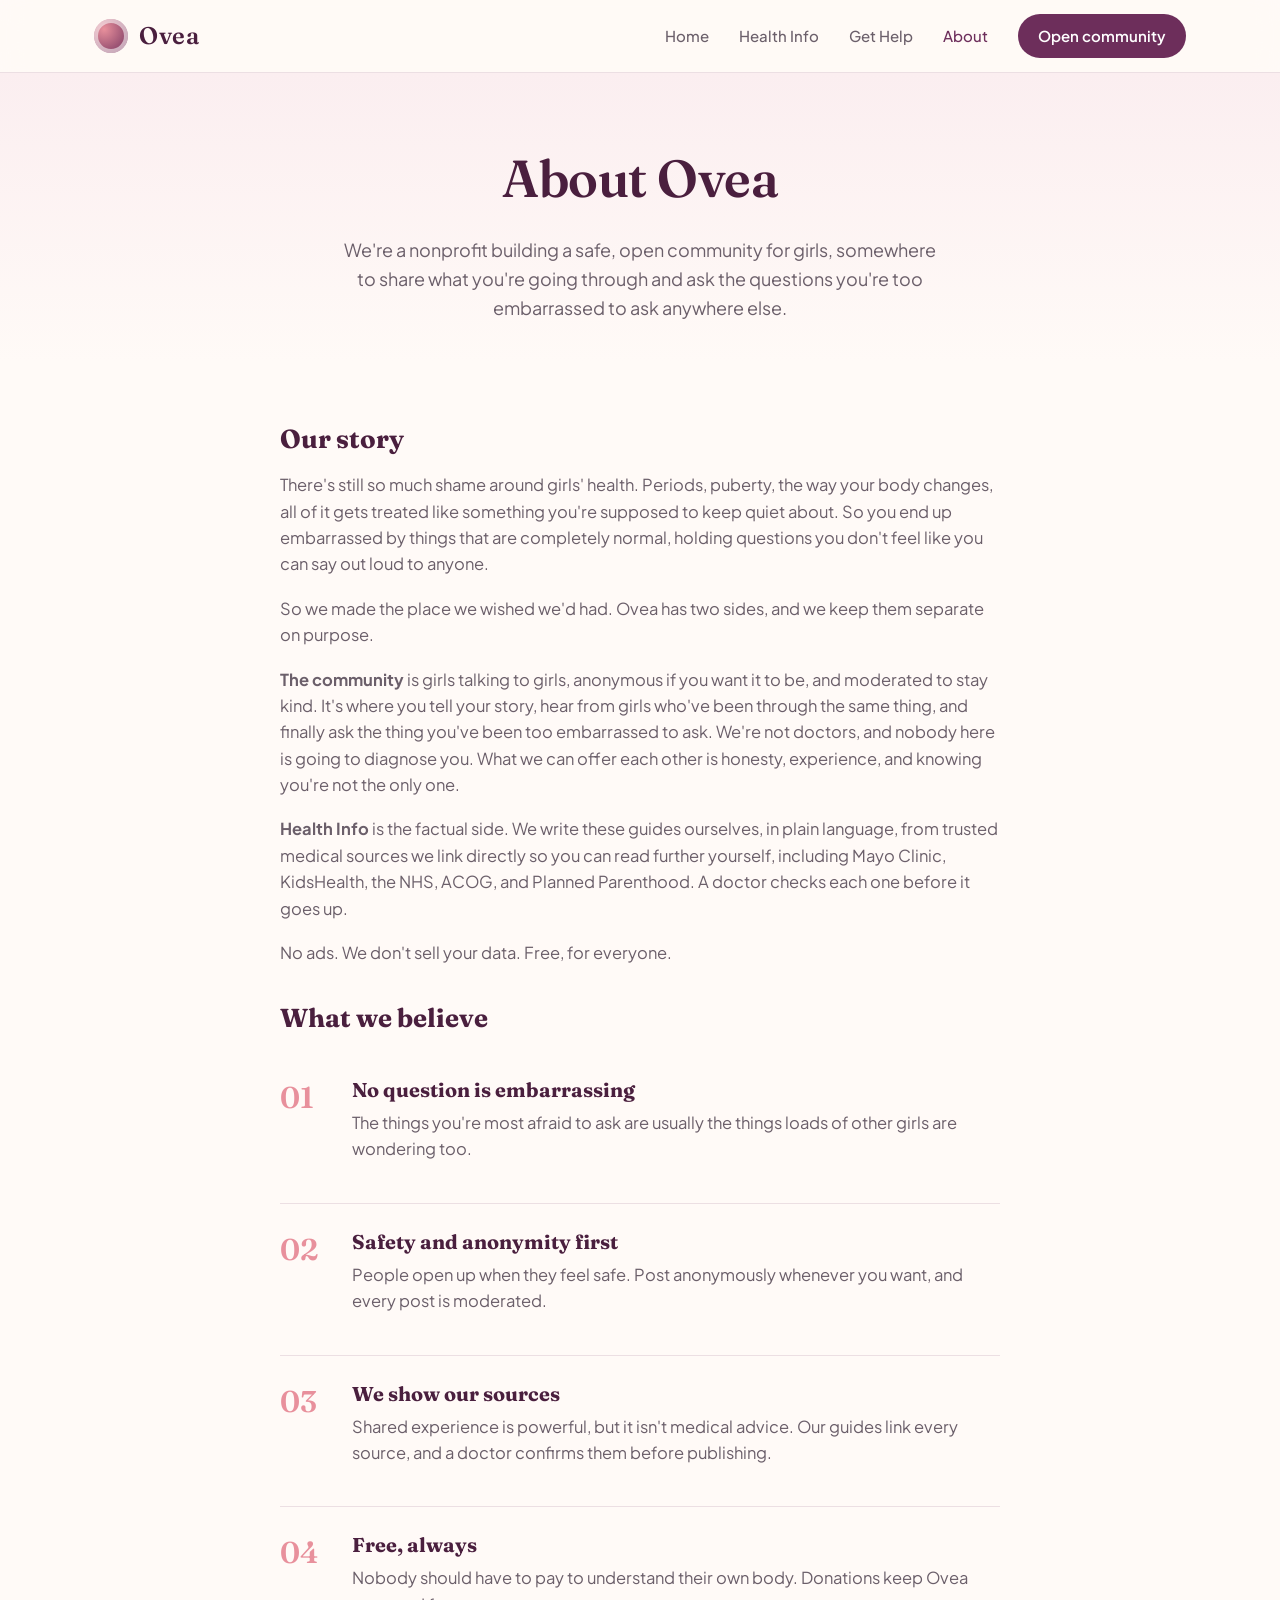
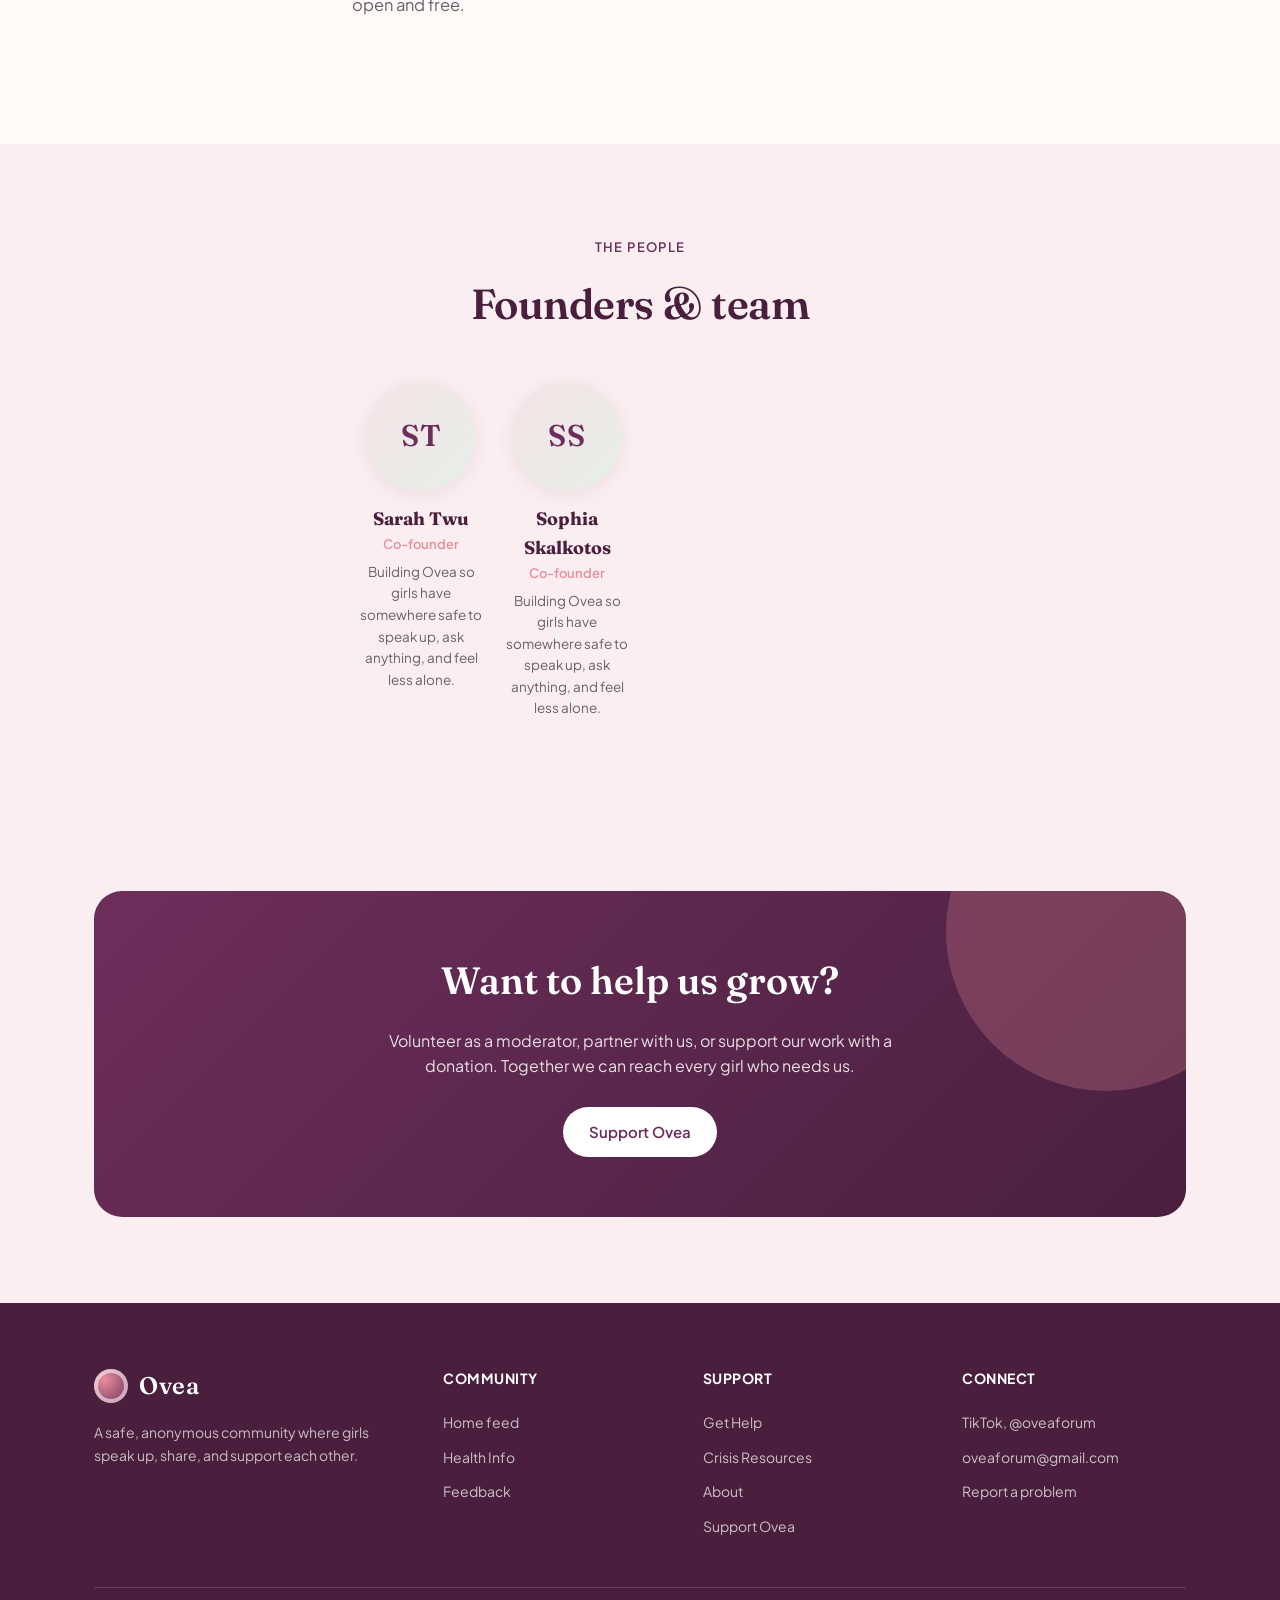
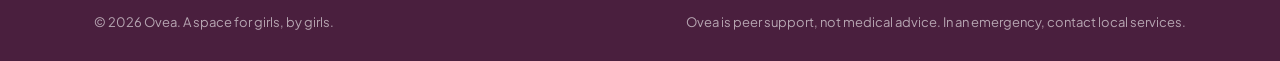
==== commit fa1cca7e: "About/donate: lead with the stigma, not with bad search results The opening framed the problem as in" ====
--- a/about.html
+++ b/about.html
@@ -37,9 +37,9 @@
     <div class="wrap">
       <div class="prose reveal">
         <h2>Our story</h2>
-        <p>Ovea started with something a lot of us have felt: growing up with questions about your own body and nobody safe to ask. Some feel too embarrassing to say out loud, even to a friend. And what you find online is usually confusing, scary, or trying to sell you something.</p>
+        <p>There's still so much shame around girls' health. Periods, puberty, the way your body changes, all of it gets treated like something you're supposed to keep quiet about. So you end up embarrassed by things that are completely normal, holding questions you don't feel like you can say out loud to anyone.</p>
         <p>So we made the place we wished we'd had. Ovea has two sides, and we keep them separate on purpose.</p>
-        <p><b>The community</b> is girls talking to girls, anonymous if you want it to be, and moderated to stay kind. It's where you share what you're going through and finally ask the thing you've been sitting on. We're not doctors, and nobody here is going to diagnose you. What we can offer each other is honesty, experience, and knowing you're not the only one.</p>
+        <p><b>The community</b> is girls talking to girls, anonymous if you want it to be, and moderated to stay kind. It's where you tell your story, hear from girls who've been through the same thing, and finally ask the thing you've been too embarrassed to ask. We're not doctors, and nobody here is going to diagnose you. What we can offer each other is honesty, experience, and knowing you're not the only one.</p>
         <p><b>Health Info</b> is the factual side. We write these guides ourselves, in plain language, from trusted medical sources we link directly so you can read further yourself, including Mayo Clinic, KidsHealth, the NHS, ACOG, and Planned Parenthood. A doctor checks each one before it goes up.</p>
         <p>No ads. We don't sell your data. Free, for everyone.</p>
         <h2>What we believe</h2>
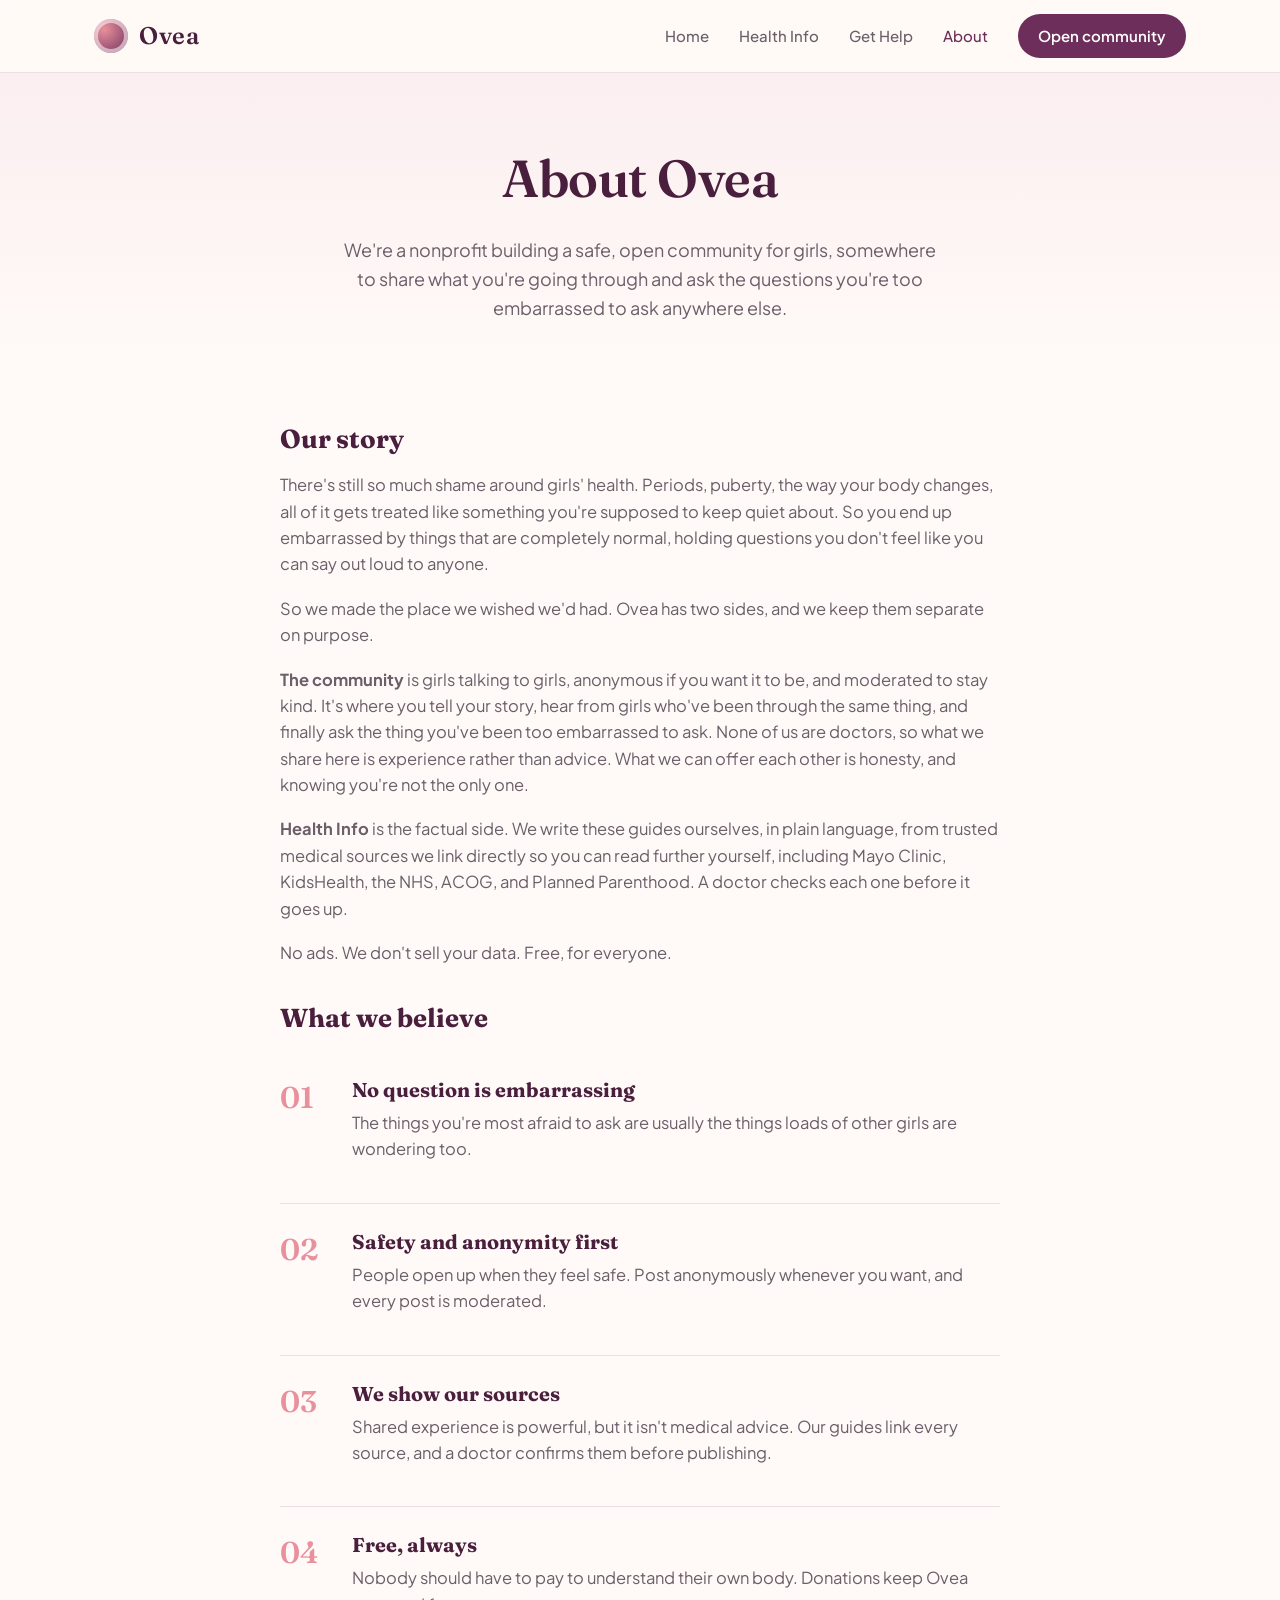
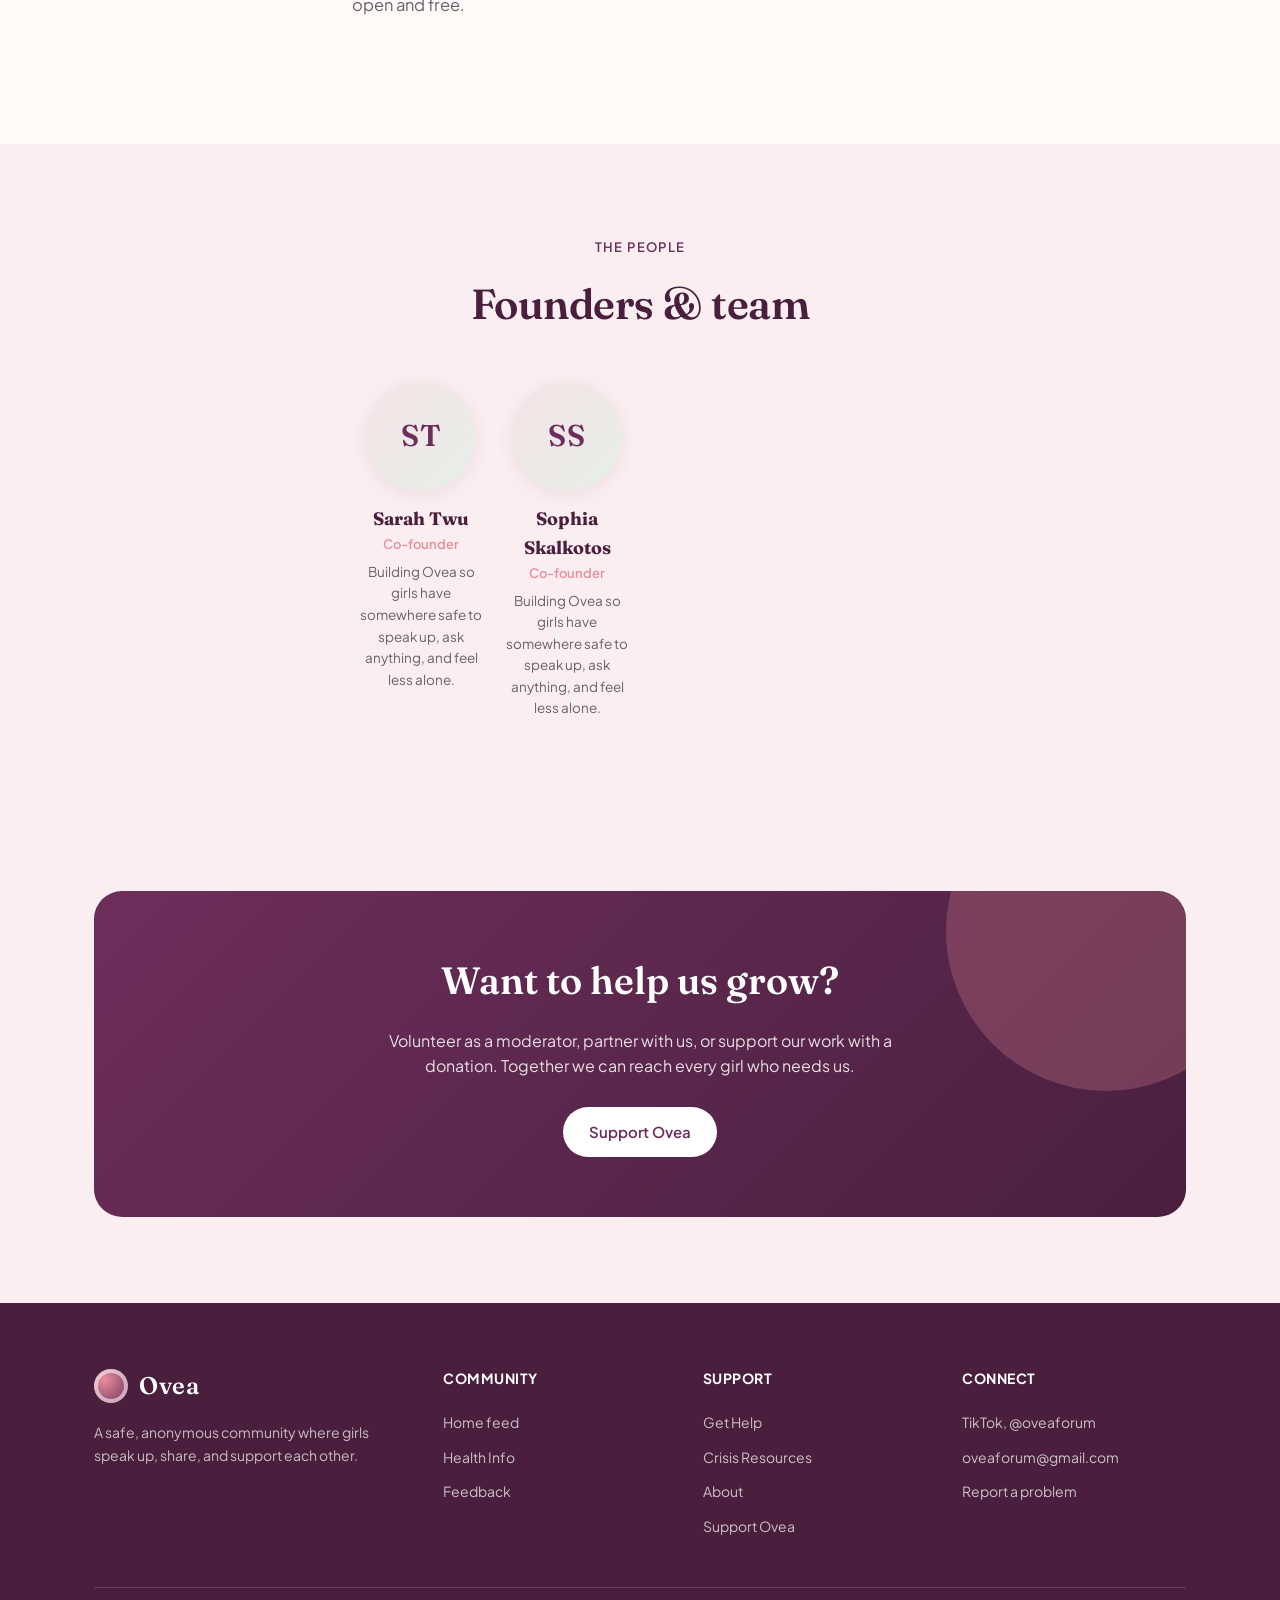
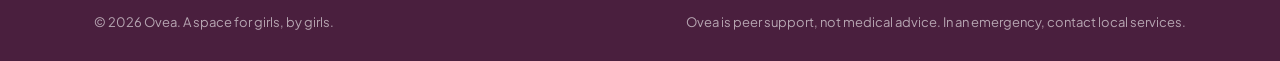
==== commit b4f5a3a8: "Rules: no question is the embarrassing thing, and soften the advice rule The welcome copy called the" ====
--- a/about.html
+++ b/about.html
@@ -39,7 +39,7 @@
         <h2>Our story</h2>
         <p>There's still so much shame around girls' health. Periods, puberty, the way your body changes, all of it gets treated like something you're supposed to keep quiet about. So you end up embarrassed by things that are completely normal, holding questions you don't feel like you can say out loud to anyone.</p>
         <p>So we made the place we wished we'd had. Ovea has two sides, and we keep them separate on purpose.</p>
-        <p><b>The community</b> is girls talking to girls, anonymous if you want it to be, and moderated to stay kind. It's where you tell your story, hear from girls who've been through the same thing, and finally ask the thing you've been too embarrassed to ask. We're not doctors, and nobody here is going to diagnose you. What we can offer each other is honesty, experience, and knowing you're not the only one.</p>
+        <p><b>The community</b> is girls talking to girls, anonymous if you want it to be, and moderated to stay kind. It's where you tell your story, hear from girls who've been through the same thing, and finally ask the thing you've been too embarrassed to ask. None of us are doctors, so what we share here is experience rather than advice. What we can offer each other is honesty, and knowing you're not the only one.</p>
         <p><b>Health Info</b> is the factual side. We write these guides ourselves, in plain language, from trusted medical sources we link directly so you can read further yourself, including Mayo Clinic, KidsHealth, the NHS, ACOG, and Planned Parenthood. A doctor checks each one before it goes up.</p>
         <p>No ads. We don't sell your data. Free, for everyone.</p>
         <h2>What we believe</h2>
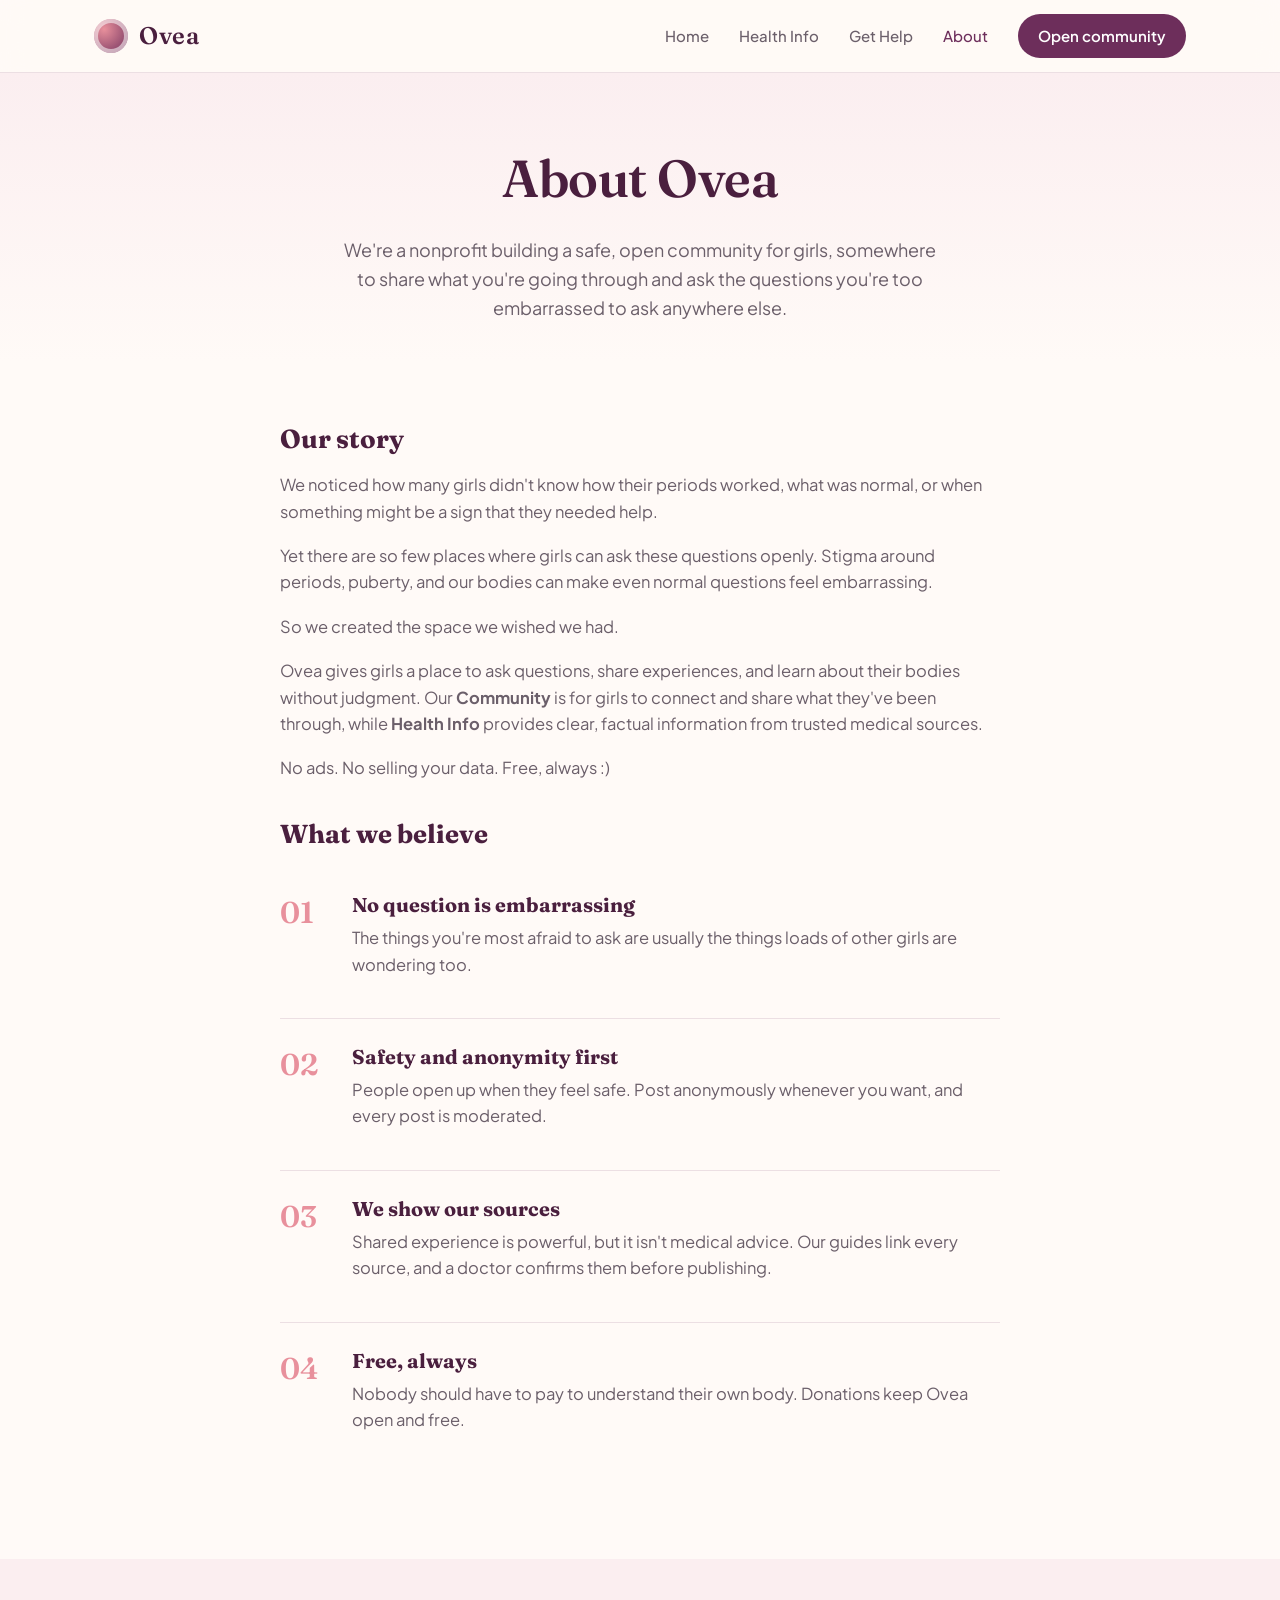
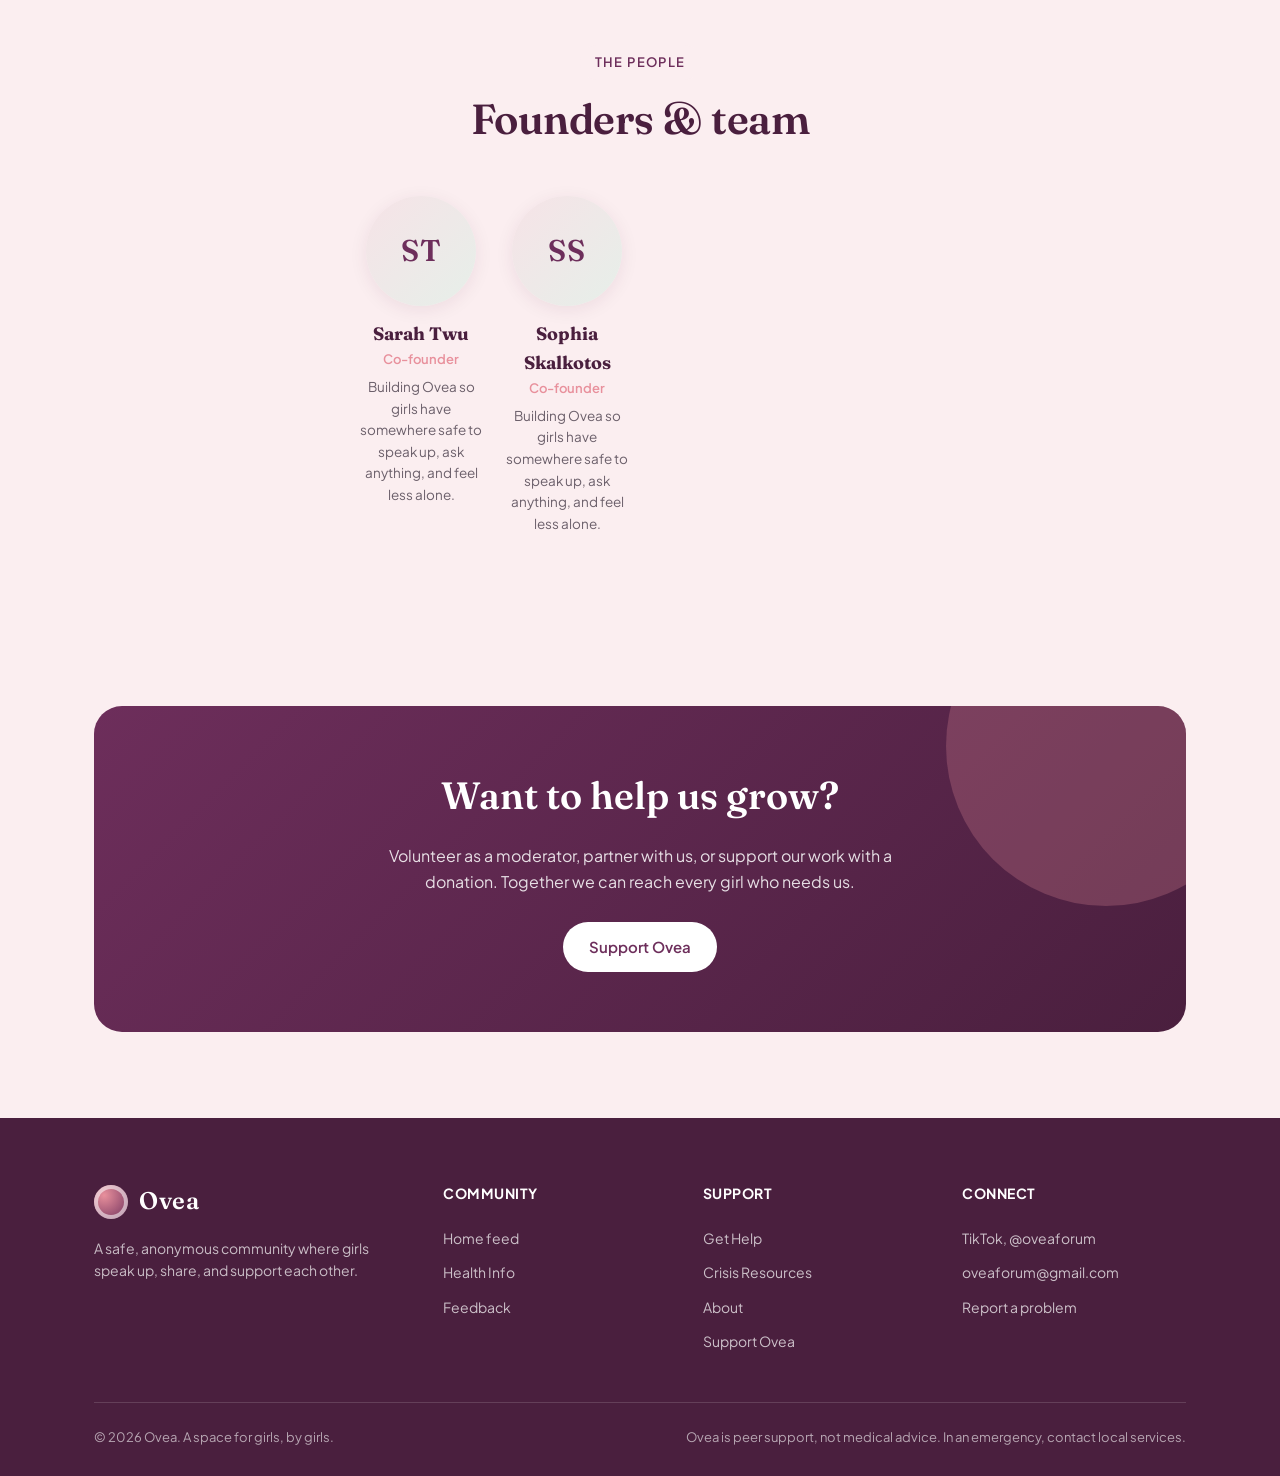
==== commit 646ab6db: "About: use Sarah's Our story copy Co-Authored-By: Claude Opus 5 <noreply@anthropic.com>" ====
--- a/about.html
+++ b/about.html
@@ -37,11 +37,11 @@
     <div class="wrap">
       <div class="prose reveal">
         <h2>Our story</h2>
-        <p>There's still so much shame around girls' health. Periods, puberty, the way your body changes, all of it gets treated like something you're supposed to keep quiet about. So you end up embarrassed by things that are completely normal, holding questions you don't feel like you can say out loud to anyone.</p>
-        <p>So we made the place we wished we'd had. Ovea has two sides, and we keep them separate on purpose.</p>
-        <p><b>The community</b> is girls talking to girls, anonymous if you want it to be, and moderated to stay kind. It's where you tell your story, hear from girls who've been through the same thing, and finally ask the thing you've been too embarrassed to ask. None of us are doctors, so what we share here is experience rather than advice. What we can offer each other is honesty, and knowing you're not the only one.</p>
-        <p><b>Health Info</b> is the factual side. We write these guides ourselves, in plain language, from trusted medical sources we link directly so you can read further yourself, including Mayo Clinic, KidsHealth, the NHS, ACOG, and Planned Parenthood. A doctor checks each one before it goes up.</p>
-        <p>No ads. We don't sell your data. Free, for everyone.</p>
+        <p>We noticed how many girls didn't know how their periods worked, what was normal, or when something might be a sign that they needed help.</p>
+        <p>Yet there are so few places where girls can ask these questions openly. Stigma around periods, puberty, and our bodies can make even normal questions feel embarrassing.</p>
+        <p>So we created the space we wished we had.</p>
+        <p>Ovea gives girls a place to ask questions, share experiences, and learn about their bodies without judgment. Our <b>Community</b> is for girls to connect and share what they've been through, while <b>Health Info</b> provides clear, factual information from trusted medical sources.</p>
+        <p>No ads. No selling your data. Free, always :)</p>
         <h2>What we believe</h2>
       </div>
 
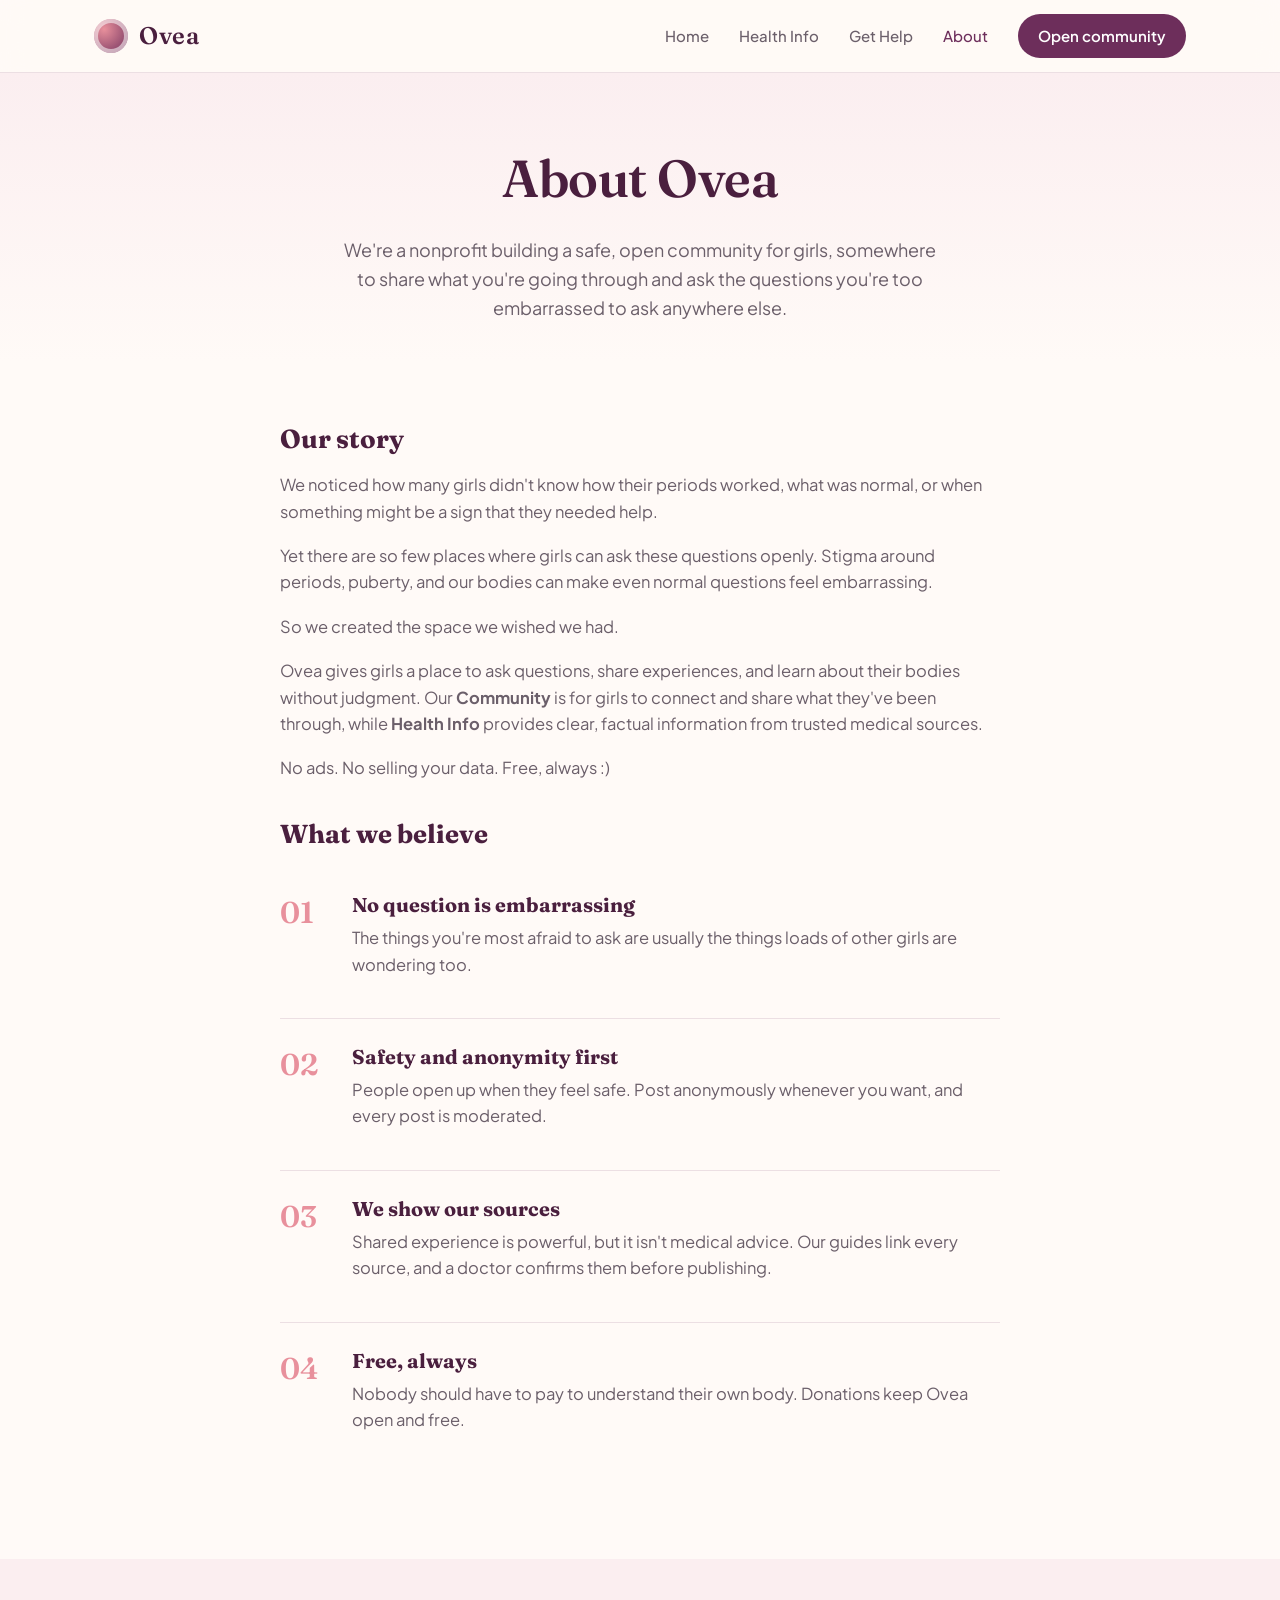
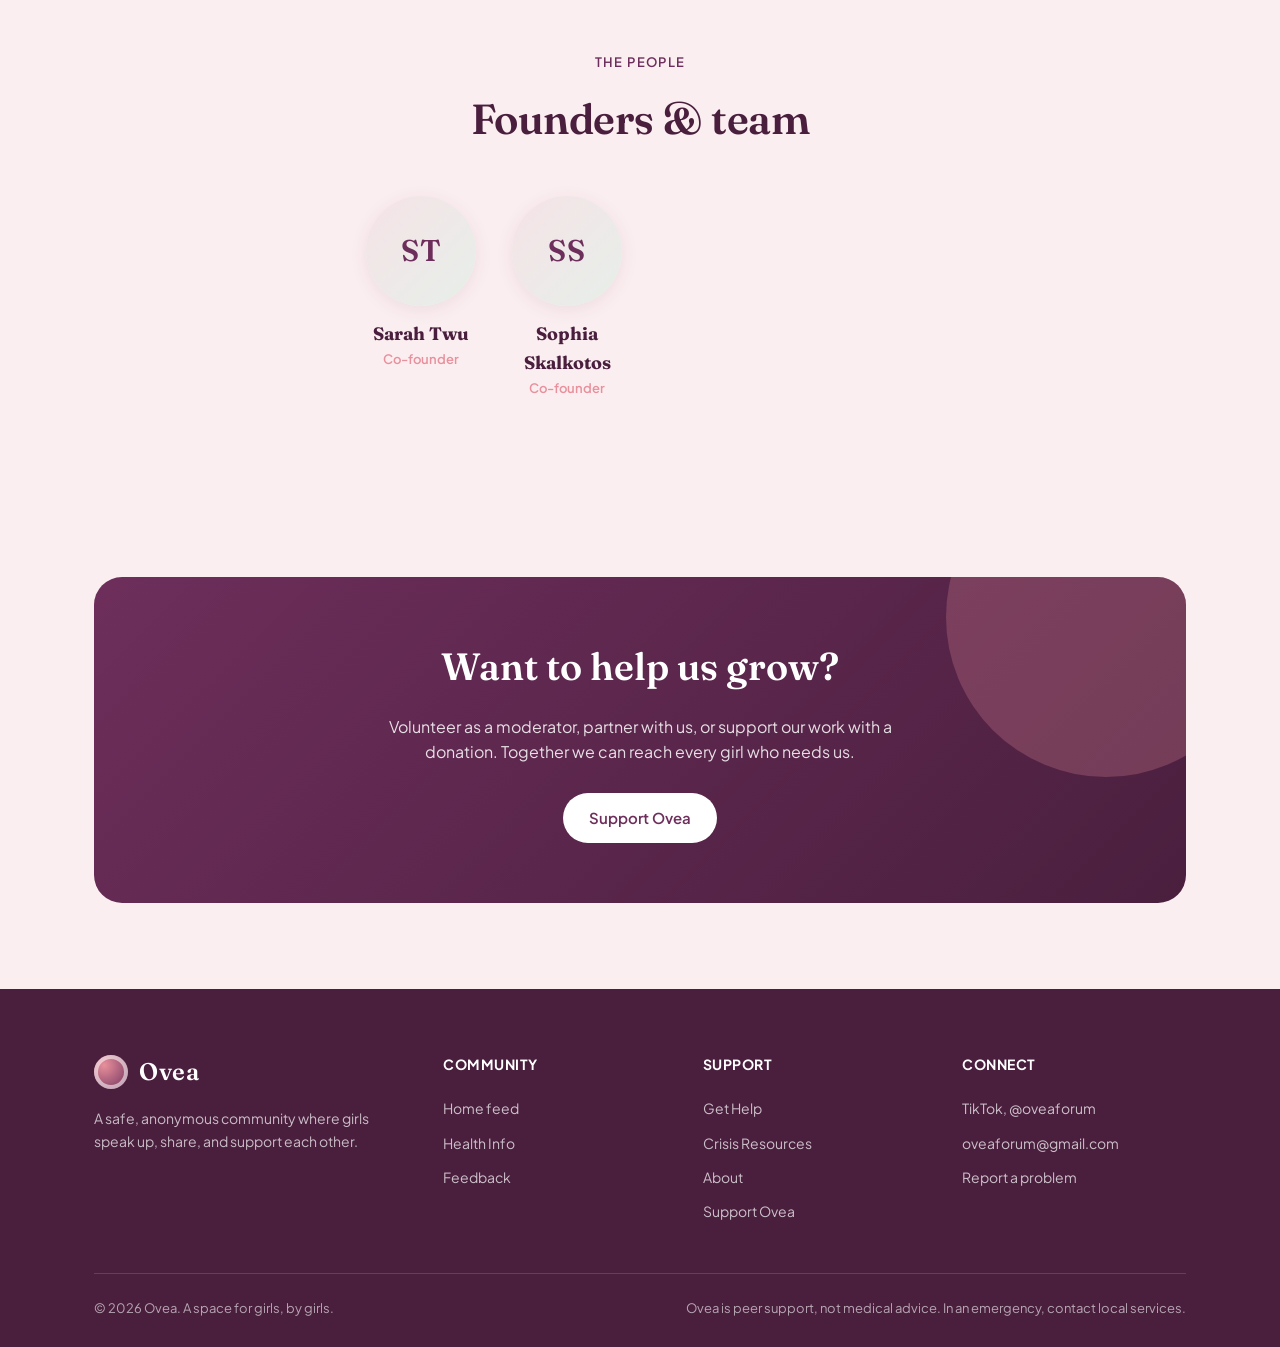
==== commit c007c7a9: "About: drop the co-founder blurbs Both cards carried the same sentence, so it read as filler. Names " ====
--- a/about.html
+++ b/about.html
@@ -73,8 +73,8 @@
         <h2>Founders &amp; team</h2>
       </div>
       <div class="team-grid" style="max-width:560px;margin:0 auto">
-        <div class="member reveal"><div class="photo">ST</div><h3>Sarah Twu</h3><div class="role">Co-founder</div><p>Building Ovea so girls have somewhere safe to speak up, ask anything, and feel less alone.</p></div>
-        <div class="member reveal"><div class="photo">SS</div><h3>Sophia Skalkotos</h3><div class="role">Co-founder</div><p>Building Ovea so girls have somewhere safe to speak up, ask anything, and feel less alone.</p></div>
+        <div class="member reveal"><div class="photo">ST</div><h3>Sarah Twu</h3><div class="role">Co-founder</div></div>
+        <div class="member reveal"><div class="photo">SS</div><h3>Sophia Skalkotos</h3><div class="role">Co-founder</div></div>
       </div>
     </div>
   </section>
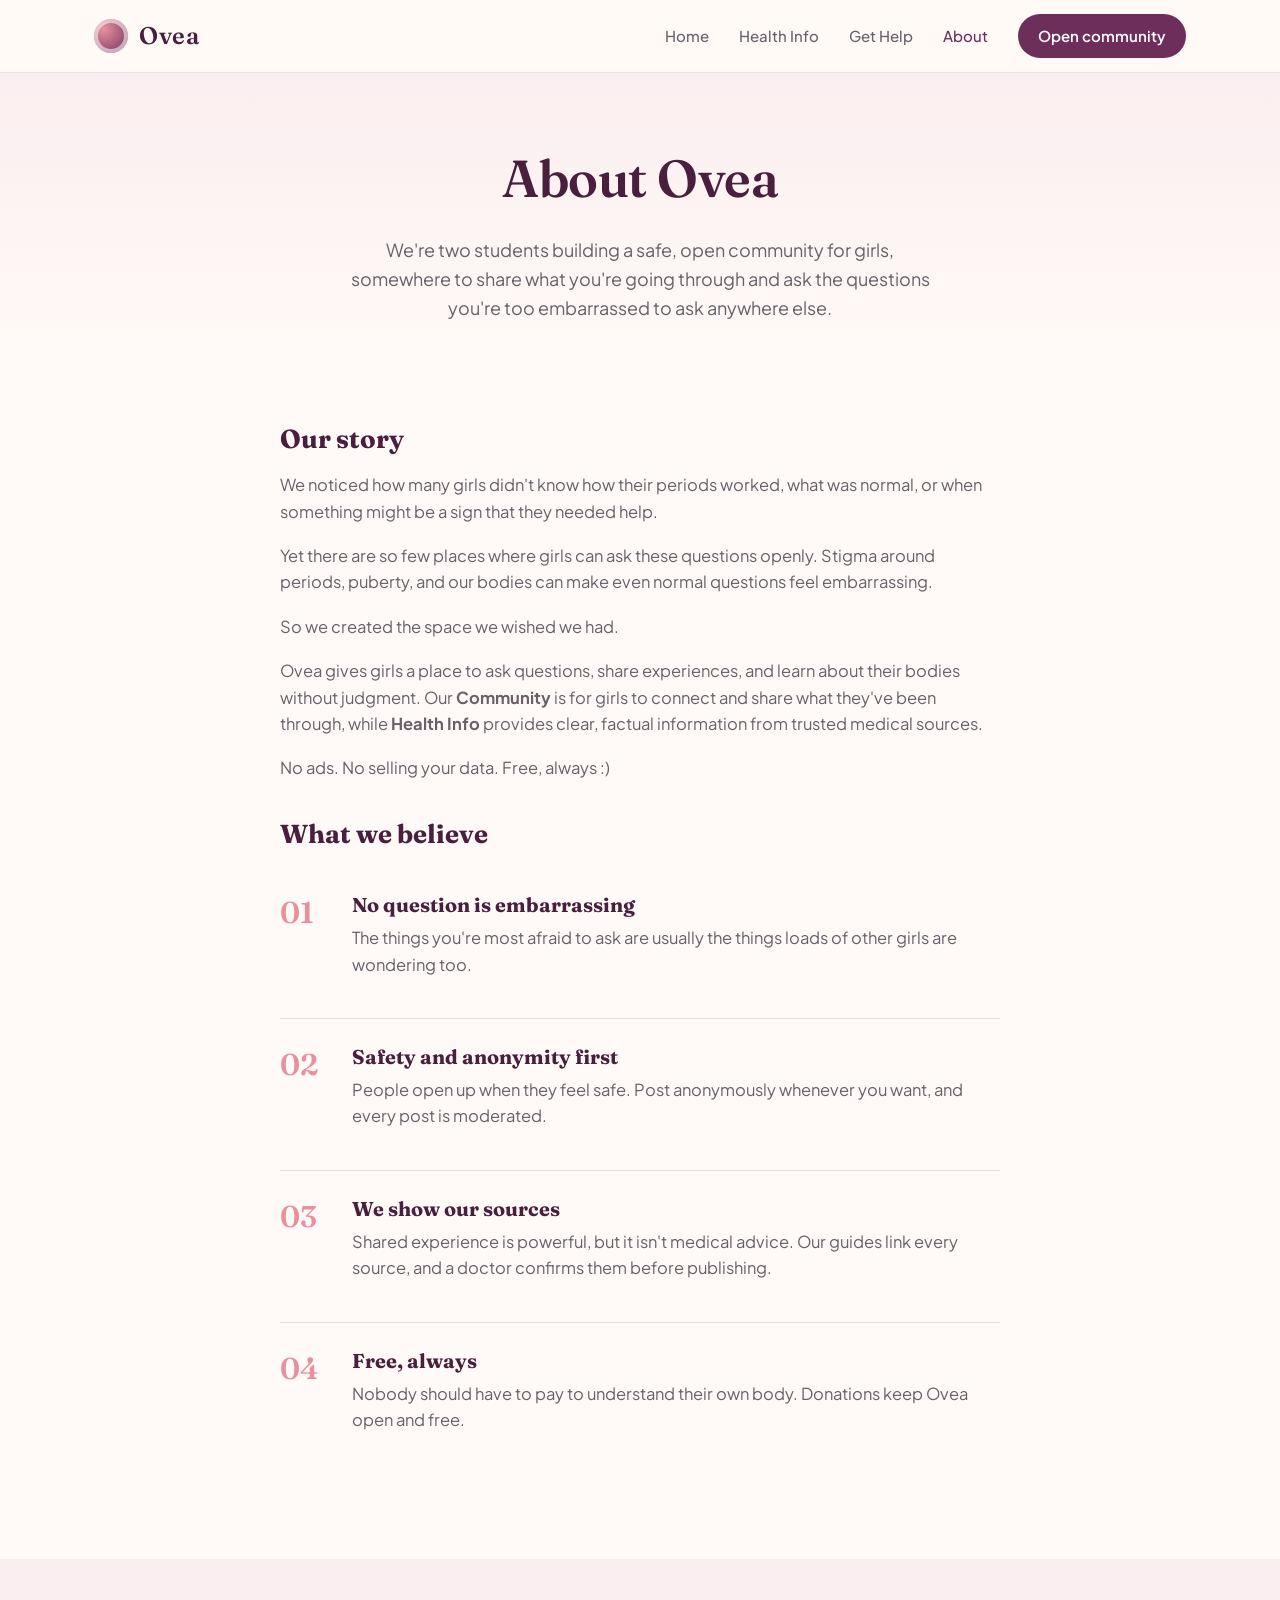
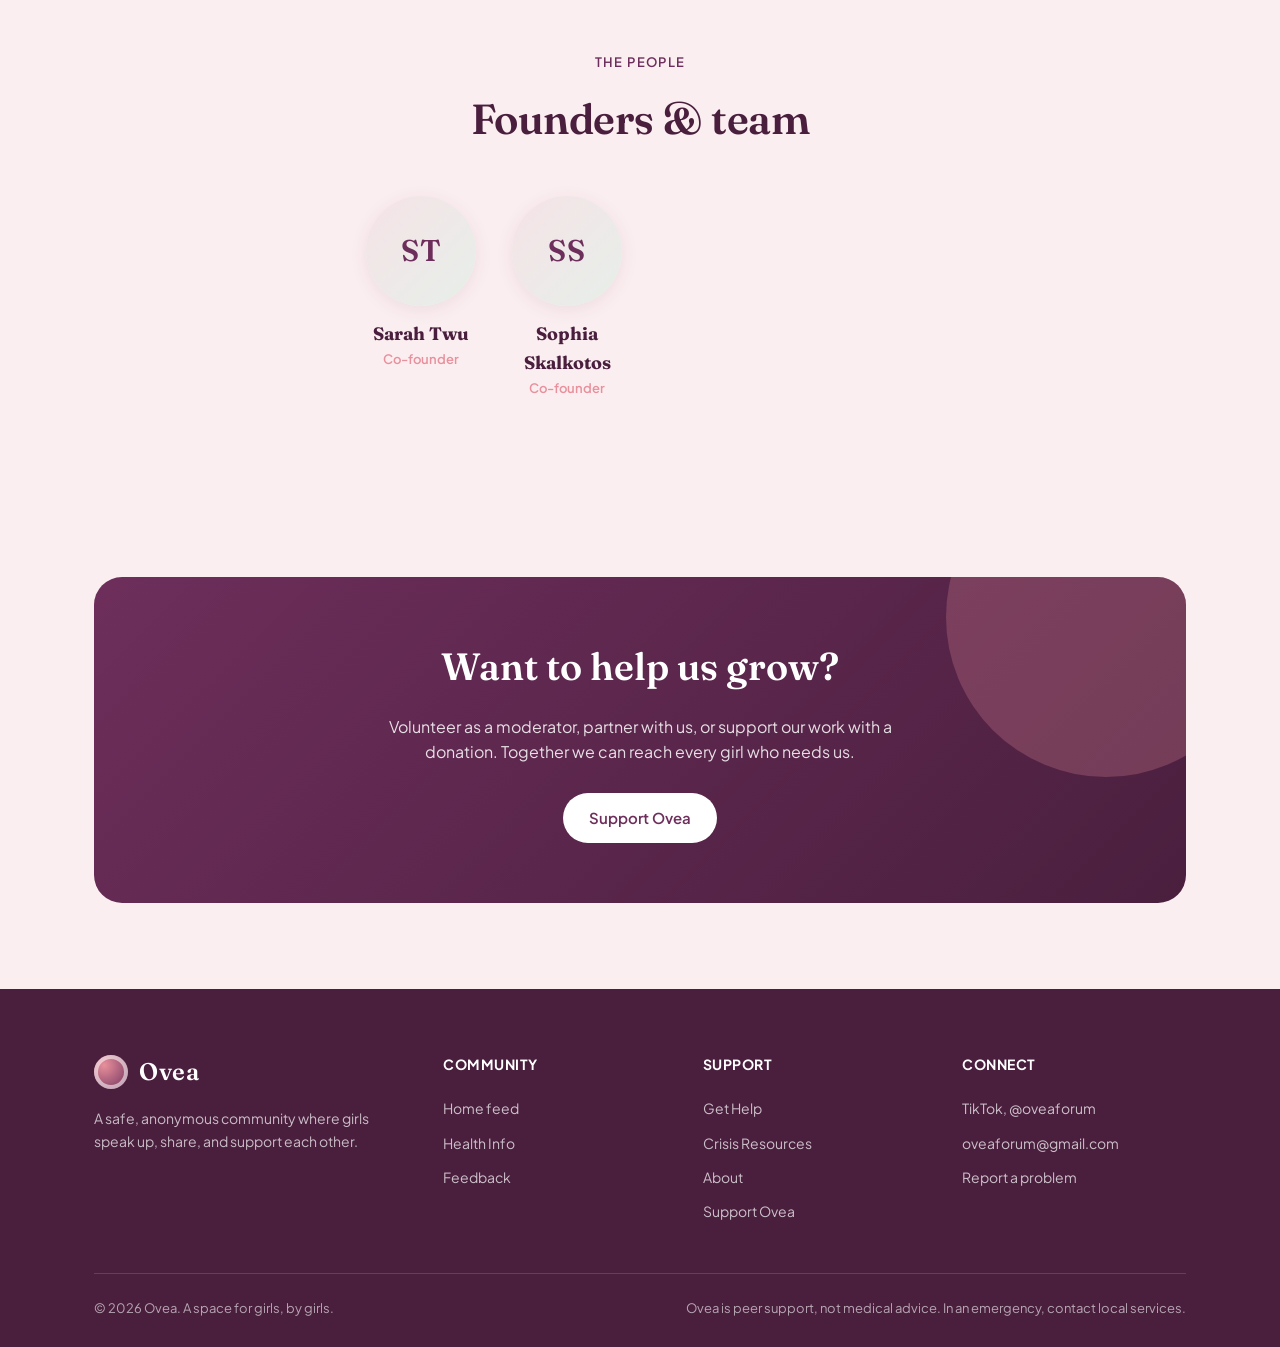
==== commit f7a49ca3: "Stop calling Ovea a nonprofit It isn't one. Nonprofit is a registered legal status with filing requi" ====
--- a/about.html
+++ b/about.html
@@ -29,7 +29,7 @@
   <section class="page-hero">
     <div class="wrap reveal">
       <h1>About Ovea</h1>
-      <p>We're a nonprofit building a safe, open community for girls, somewhere to share what you're going through and ask the questions you're too embarrassed to ask anywhere else.</p>
+      <p>We're two students building a safe, open community for girls, somewhere to share what you're going through and ask the questions you're too embarrassed to ask anywhere else.</p>
     </div>
   </section>
 
--- a/styles.css
+++ b/styles.css
@@ -737,3 +737,84 @@
   transition: border-color .2s, transform .2s;
 }
 .rules-fab:hover { border-color: var(--rose); transform: translateY(-2px); }
+
+/* ---------- Edit your own post ---------- */
+.p-action.danger { color: var(--rose); }
+.p-action.danger:hover { background: var(--blush-2); color: #b8456a; }
+.edit-form { display: flex; flex-direction: column; gap: 10px; margin: 4px 0 12px; }
+.edit-form input, .edit-form textarea {
+  width: 100%; font-family: var(--font); font-size: 15px; color: var(--ink);
+  padding: 10px 13px; border: 1.5px solid var(--line); border-radius: 10px; background: var(--white);
+}
+.edit-form input { font-weight: 600; }
+.edit-form textarea { min-height: 90px; resize: vertical; }
+.edit-form input:focus, .edit-form textarea:focus { outline: none; border-color: var(--plum); }
+.edit-actions { display: flex; align-items: center; gap: 10px; flex-wrap: wrap; }
+.edit-actions .btn { padding: 8px 16px; font-size: 14px; }
+.edit-msg { font-size: 13px; color: var(--muted); }
+
+/* Reply box stays visible; the thread itself collapses behind the count */
+.c-list { display: none; margin-top: 4px; }
+.c-list.open { display: block; }
+
+/* ---------- Notifications ---------- */
+.notif-wrap { position: relative; display: inline-flex; }
+.notif-btn {
+  position: relative; display: grid; place-items: center;
+  width: 40px; height: 40px; padding: 0;
+  background: none; border: 0; cursor: pointer; border-radius: 50%;
+  color: var(--plum-deep); transition: background .18s ease, color .18s ease, transform .18s ease;
+}
+.notif-btn:hover { background: var(--blush); color: var(--plum); }
+.notif-btn:active { transform: scale(0.94); }
+.notif-bell { width: 20px; height: 20px; display: block; }
+/* a small nudge when something is waiting */
+.notif-wrap.has-unread .notif-bell { transform-origin: 50% 4px; animation: notif-swing 2.6s ease-in-out infinite; }
+@keyframes notif-swing {
+  0%, 82%, 100% { transform: rotate(0deg); }
+  86% { transform: rotate(9deg); }
+  90% { transform: rotate(-7deg); }
+  94% { transform: rotate(4deg); }
+}
+@media (prefers-reduced-motion: reduce) { .notif-wrap.has-unread .notif-bell { animation: none; } }
+.notif-badge {
+  position: absolute; top: -3px; right: -5px;
+  min-width: 16px; height: 16px; padding: 0 4px;
+  border-radius: 999px;
+  background: linear-gradient(135deg, var(--rose), #b8456a);
+  color: var(--white);
+  font-size: 10px; font-weight: 700; line-height: 16px; letter-spacing: 0.2px; text-align: center;
+  border: 2px solid var(--white); box-sizing: content-box;
+  box-shadow: 0 1px 4px rgba(184,69,106,0.45);
+}
+.notif-panel {
+  display: none; position: absolute; top: 46px; right: 0; width: 336px; max-height: 430px; overflow-y: auto;
+  background: var(--white); border: 1px solid var(--line); border-radius: 16px;
+  box-shadow: 0 16px 40px rgba(74,31,62,0.16), 0 2px 6px rgba(74,31,62,0.06);
+  z-index: 60; padding: 6px;
+}
+.notif-panel.open { display: block; animation: notif-in .16s ease-out; }
+@keyframes notif-in { from { opacity: 0; transform: translateY(-6px); } to { opacity: 1; transform: none; } }
+/* little pointer up to the bell */
+.notif-panel::before {
+  content: ""; position: absolute; top: -6px; right: 13px; width: 11px; height: 11px;
+  background: var(--white); border-left: 1px solid var(--line); border-top: 1px solid var(--line);
+  transform: rotate(45deg); border-radius: 2px 0 0 0;
+}
+.notif-head {
+  font-family: var(--serif); font-size: 15px; color: var(--plum-deep);
+  padding: 11px 12px 9px; border-bottom: 1px solid var(--line); margin-bottom: 4px;
+}
+.notif-empty { color: var(--muted); font-size: 13px; padding: 6px 12px 14px; line-height: 1.5; }
+.notif-item {
+  display: block; width: 100%; text-align: left; background: none; border: 0; cursor: pointer;
+  font-family: var(--font); padding: 10px 12px; border-radius: 10px;
+}
+.notif-item:hover { background: var(--blush); }
+.notif-item.unread { background: var(--blush-2); }
+.notif-item.unread:hover { background: var(--blush); }
+.notif-line { font-size: 13.5px; color: var(--ink); margin-bottom: 3px; }
+.notif-line i { color: var(--plum); font-style: normal; font-weight: 600; }
+.notif-snip { font-size: 12.5px; color: var(--muted); line-height: 1.45; }
+.notif-when { font-size: 11.5px; color: var(--muted); margin-top: 4px; }
+.post.flash { box-shadow: 0 0 0 3px var(--rose); transition: box-shadow .3s; }
